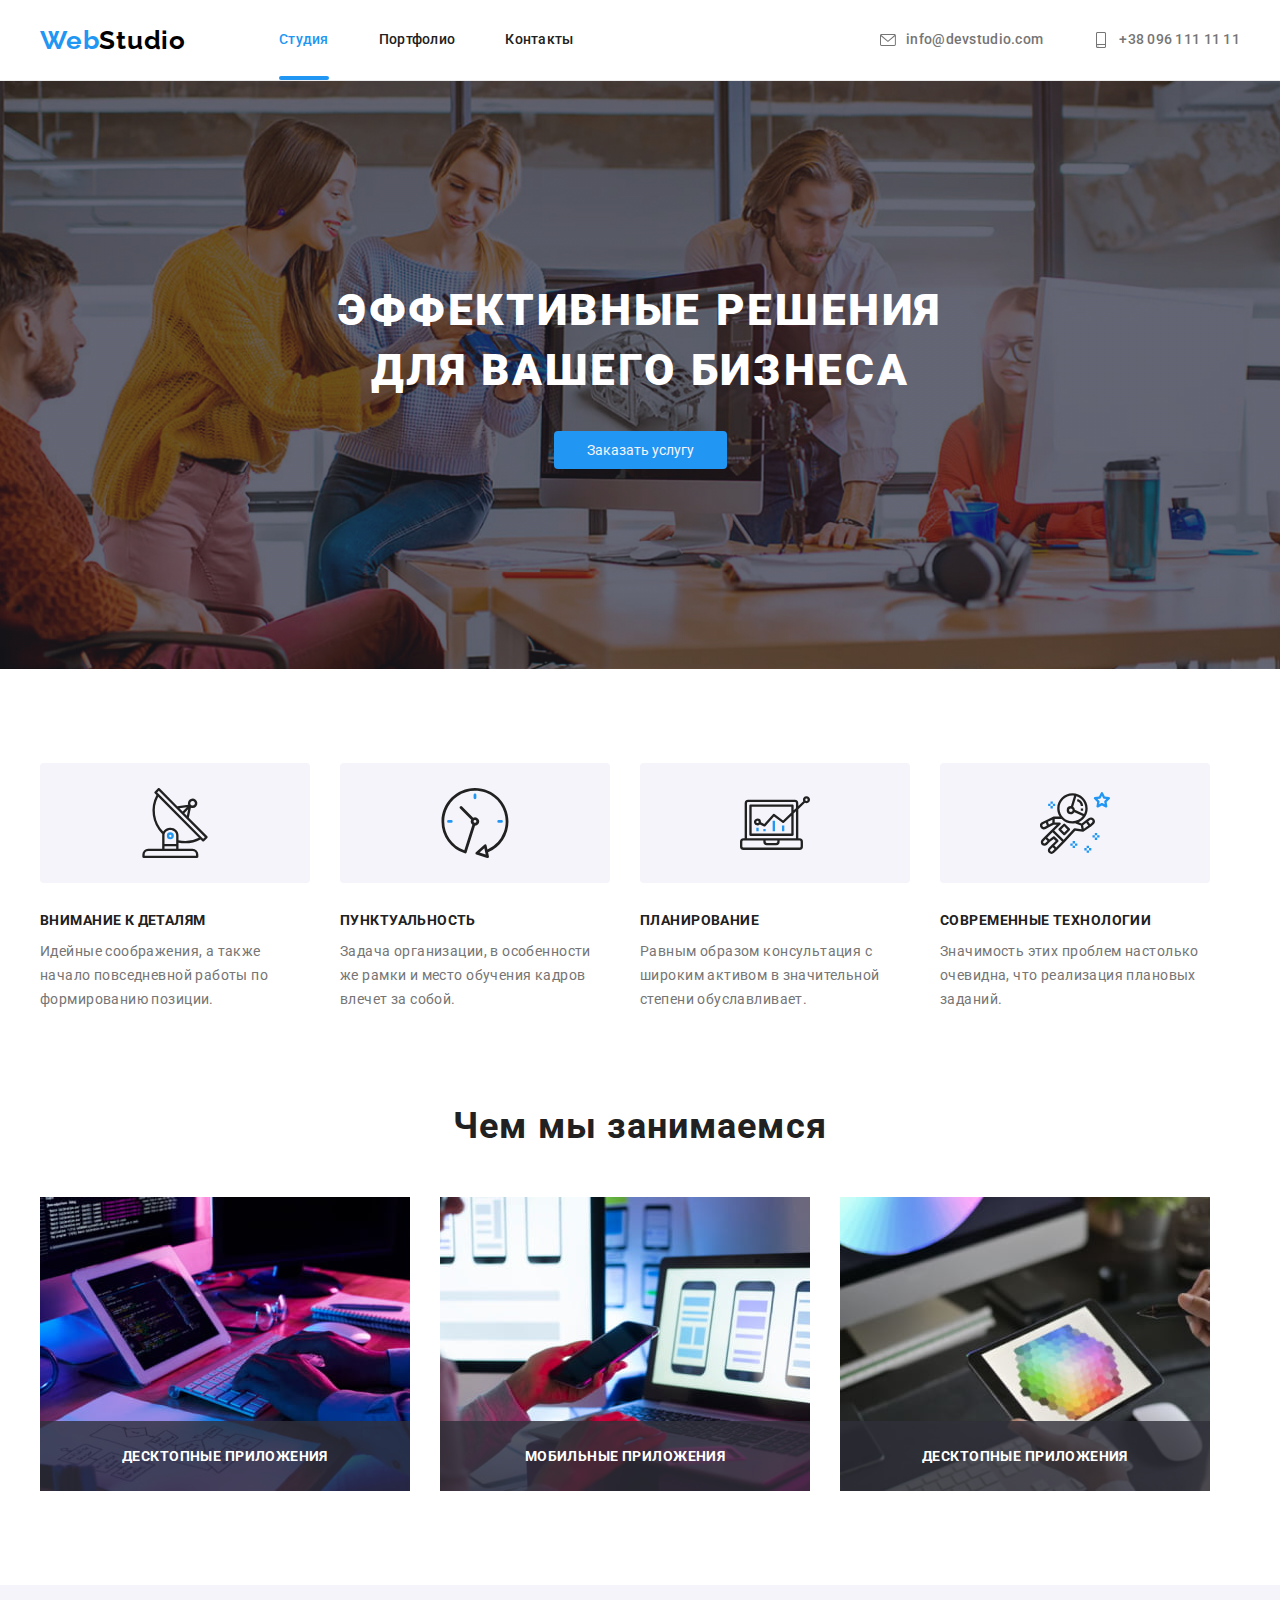
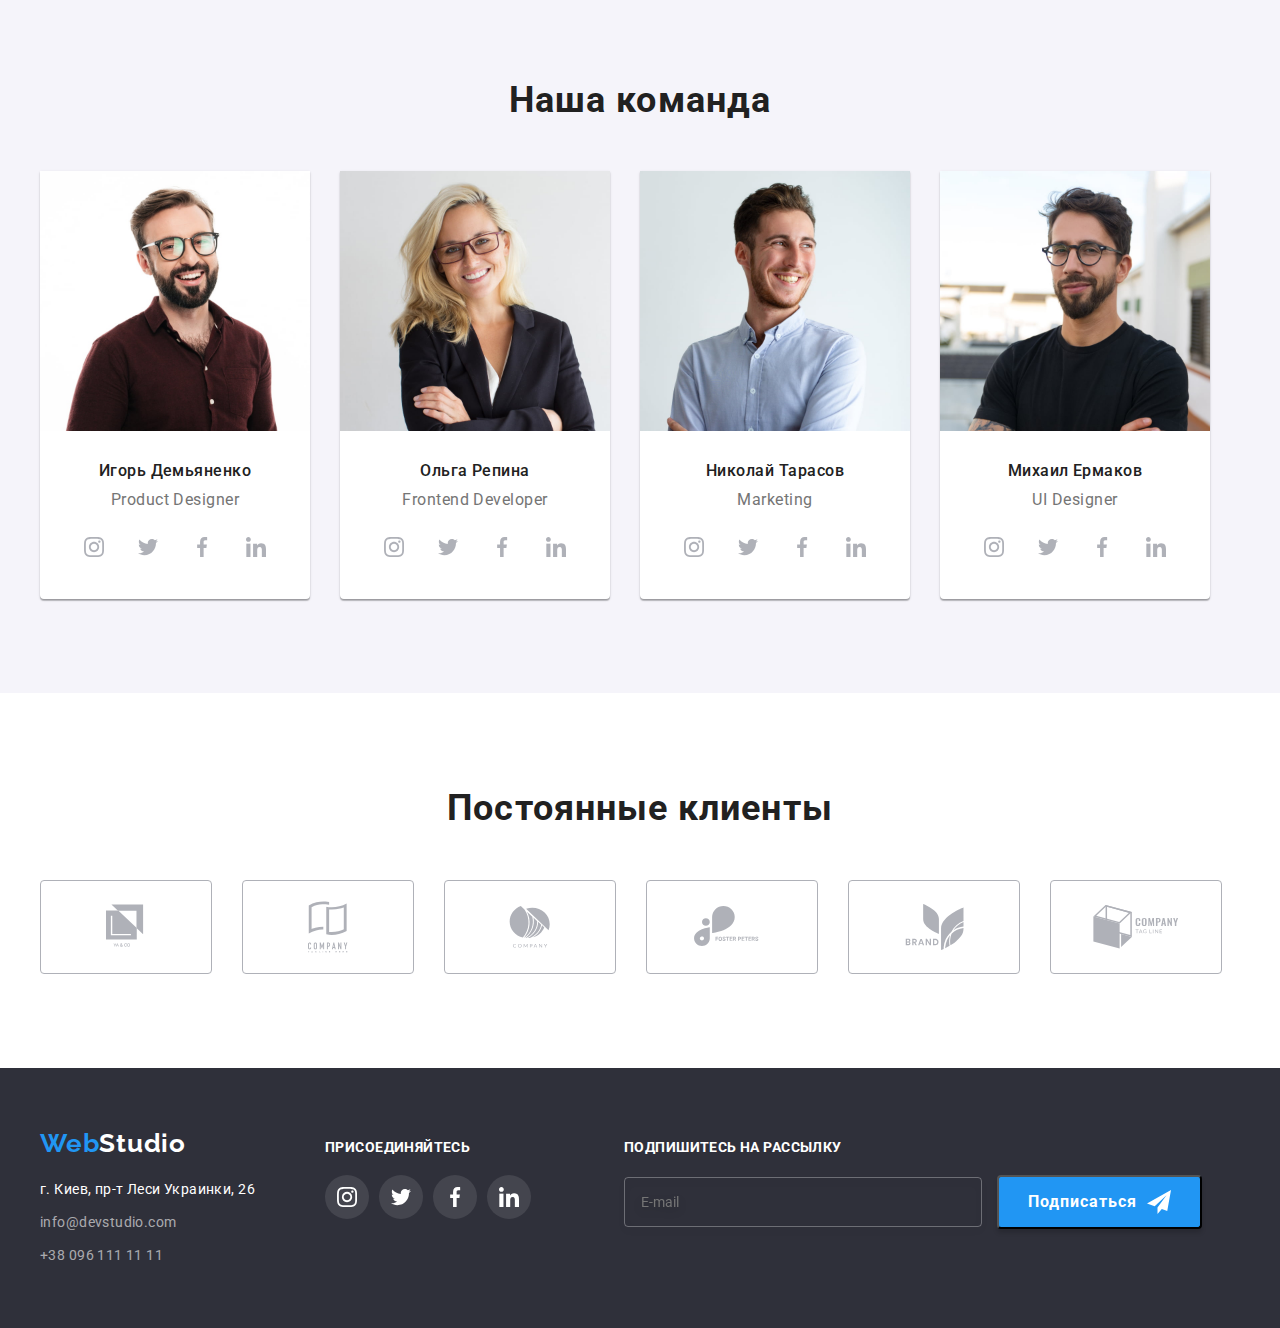
==== index.html @ 87f03a2f "Добавление 6 дз" ====
﻿<!DOCTYPE html>
<html lang="ru">
  <head>
    <meta charset="UTF-8" />
    <meta name="viewport" content="width=device-width, initial-scale=1.0" />
    <title>WebStudio</title>

    <link
      rel="stylesheet"
      href="https://cdnjs.cloudflare.com/ajax/libs/modern-normalize/1.0.0/modern-normalize.css"
      integrity="sha512-Zx6MlUMKSVJoQ+83OwhdILe8cSEsCzfqThJd7J/VA2UrK6Ctj85p+xzqfyuNXE5B1k25uUdmJ2OzItbBy9GHAQ=="
      crossorigin="anonymous"
    />
    <link rel="reconnect" href="https://fonts.gstatic.com" />
    <link
      href="https://fonts.googleapis.com/css2?family=Raleway:wght@700&family=Roboto:wght@400;500;700;900&display=swap"
      rel="stylesheet"
    />
    <link
    rel="stylesheet"
    href="https://cdnjs.cloudflare.com/ajax/libs/animate.css/4.1.1/animate.min.css"
    />
    <link rel="stylesheet" href="./css/main.css" />
    <link rel="stylesheet" href="./css/modal.css">
  </head>
  <body>
    <!-- header -->
    <header class="header">
      <div class="container">
          <nav class="nav">
            <a href="./index.html" aria-label="Логотип WebStudio" class="logo"
          ><span>Web</span>Studio</a>
            <ul class="site-nav list">
              <li class="nav-link"><a href="./index.html" class="link current">Студия</a></li>
              <li class="nav-link"><a href="./portfolio.html" class="link">Портфолио</a></li>
              <li class="nav-link"><a href="" class="link">Контакты</a></li>
            </ul>
          </nav>

          <ul class="contacts list">
            <li class="contacts-link">
              <a href="mailto:info@devstudio.com" class="contact">
                <svg class="contact-logo">
                  <use href="./images/icon.svg#envelope"></use>
                </svg>
                info@devstudio.com
                </a>
            </li>
            <li class="contacts-link">
              <a href="tel:+380961111111" class="contact">
                <svg class="contact-logo">
                  <use href="./images/icon.svg#smartphone"></use>
                </svg>
                +38 096 111 11 11
              </a>
            </li>
          </ul>
      </div>
    </header>
    <!-- /header -->

    <main>
      <!-- Hero -->
      <section class="hero">
        <div class="container">
          <h1 class="hero-title">
            Эффективные решения <br />
            для вашего бизнеса
          </h1>
          <button data-modal-open type="button" value="Заказать услугу" class="btn size">
          Заказать услугу
          </button>
        </div>
        <div data-modal class="backdrop is-hidden">
          <div class="modal">     
            <button data-modal-close="" type="button" value="закрыть окно" class="modal-button">
              <svg aria-label="закрыть окно" width="18px" height="18x" class="icon-modal">
                <use href="./images/icon.svg#close"></use>
              </svg>
            </button>
            <h2 class="model-title">Оставьте свои данные, мы вам перезвоним</h2>
            <form class="form" autocomplete="off">
              <label class="form-label">
                  <span>Имя</span> 
                  <input class="form-field-model" type="text" name="user-name">
                  <svg class="icon-label">
                      <use href="./images/icon.svg#name"></use>
                  </svg>
              </label>
              <label class="form-label">
                  <span>Телефон</span>
                  <input class="form-field-model" type="text" name="user-phone">
                  <svg class="icon-label">
                      <use href="./images/icon.svg#phone"></use>
                  </svg>
              </label>
              <label class="form-label">
                  <span>Почта</span>
                  <input class="form-field-model" type="email" name="user-mail" pattern="[A-Za-z]^[ 0-9]+$" required="">
                  <svg class="icon-label">
                      <use href="./images/icon.svg#mail"></use>
                  </svg>
              </label>
              <label class="form-label">
                  <span>Комментарий</span>
                  <textarea class="form-field-model form-text" name="user-coment" rows="7" placeholder="Введите текст" required=""></textarea>
              </label>
              <label class="form-label-check">
                  <input class="form-field-check" type="checkbox" name="user-agree" value="agree" required="">
                  <span class="icon-check"></span>
                  <span class="agree-text">
                      Соглашаюсь с рассылкой и принимаю
                      <a href="#" class="">Условия договора</a>
                  </span>
              </label>
                <button class="button-modal" type="submit" disabled="">
                    Отправить
                </button>
            </form>
          </div>
        </div>
      </section>
      <!-- /Hero -->

      <!-- Features -->
      <section class="section features">
        <div class="container">
          <h2 hidden class="section-title">Особенности</h2>
          <ul class="feature-list list">
            <li class="feature-item antenna">
              <h3 class="title">Внимание к деталям</h3>
              <p>
                Идейные соображения, а также начало повседневной работы по
                формированию позиции.
              </p>
            </li>
            <li class="feature-item clock">
              <h3 class="title">Пунктуальность</h3>
              <p>
                Задача организации, в особенности же рамки и место обучения кадров
                влечет за собой.
              </p>
            </li>
            <li class="feature-item diagram">
              <h3 class="title">Планирование</h3>
              <p>
                Равным образом консультация с широким активом в значительной
                степени обуславливает.
              </p>
            </li class="feature-item ">
            <li class="feature-item astronaut">
              <h3 class="title">Современные технологии</h3>
              <p>
                Значимость этих проблем настолько очевидна, что реализация
                плановых заданий.
              </p>
            </li>
          </ul>
        </div>
      </section>
      <!-- /Features -->

      <!-- Work -->
      <section class="section work">
        <div class="container">
          <h2 class="section-title">Чем мы занимаемся</h2>
          <ul class="work-list list">
            <li class="work-item">
              <img
                width="370"
                src="./images/programming.jpg"
                alt="Программирование"
              />
              <div class="work-item-title">Десктопные приложения</div>
            </li>
            <li class="work-item">
              <img
                width="370"
                src="./images/application.jpg"
                alt="Разработка мобильных приложений"
              />
              <div class="work-item-title">Мобильные приложения</div>
            </li>
            <li class="work-item">
              <img 
                width="370" 
                src="./images/design.jpg" 
                alt="Дизайн" 
              />
              <div class="work-item-title">Десктопные приложения</div>
            </li>
          </ul>
        </div>

      </section>
      <!-- /Work -->

      <!-- Team -->
      <section class="section team">
        <div class="container">
          <h2 class="section-title team-title">Наша команда</h2>
          <ul class="team-list list">
            <li class="team-item">
              <img
                width="270"
                src="./images/product-designer.jpg"
                alt="Игорь Демьяненко"
              />
              <div class="team-box">
                <h3 class="title title-name">Игорь Демьяненко</h3>
                <p class="text">Product Designer</p>
              
              
              <ul class="list team-social">
                <li>
                  <a class="social" href="#" aria-label="Ссылка на Instagram">
                    <svg class="social-link">
                      <use href="./images/icon.svg#instagram"></use>
                    </svg>
                  </a>
                </li>
                <li>
                  <a class="social" href="#" aria-label="Ссылка на Twitter">
                    <svg class="social-link">
                      <use href="./images/icon.svg#twitter"></use>
                    </svg>
                  </a>
                </li>
                <li>
                  <a class="social" href="#" aria-label="Ссылка на Facebook">
                    <svg class="social-link">
                      <use href="./images/icon.svg#facebook"></use>
                    </svg>
                  </a>
                </li>
                <li>
                  <a class="social" href="#" aria-label="Ссылка на LinkedIn">
                    <svg class="social-link">
                      <use href="./images/icon.svg#linkedin"></use>
                    </svg>
                  </a>
                </li>
              </ul>
              </div>
            </li>
            <li class="team-item">
              <img
                width="270"
                src="./images/fontend-developer.jpg"
                alt="Ольга Репина"
              />
              <div class="team-box">
                <h3 class="title title-name">Ольга Репина</h3>
                <p class="text">Frontend Developer</p>
                              
                <ul class="list team-social">
                  <li>
                    <a class="social" href="#" aria-label="Ссылка на Instagram">
                      <svg class="social-link">
                        <use href="./images/icon.svg#instagram"></use>
                      </svg>
                    </a>
                  </li>
                  <li>
                    <a class="social" href="#" aria-label="Ссылка на Twitter">
                      <svg class="social-link">
                        <use href="./images/icon.svg#twitter"></use>
                      </svg>
                    </a>
                  </li>
                  <li>
                    <a class="social" href="#" aria-label="Ссылка на Facebook">
                      <svg class="social-link">
                        <use href="./images/icon.svg#facebook"></use>
                      </svg>
                    </a>
                  </li>
                  <li>
                    <a class="social" href="#" aria-label="Ссылка на LinkedIn">
                      <svg class="social-link">
                        <use href="./images/icon.svg#linkedin"></use>
                      </svg>
                    </a>
                  </li>
                </ul>
              </div>

            </li>
            <li class="team-item">
              <img
                width="270"
                src="./images/marketing.jpg"
                alt="Николай Тарасов"
              />
              <div class="team-box">
                <h3 class="title title-name">Николай Тарасов</h3>
                <p class="text">Marketing</p>
                              
                <ul class="list team-social">
                  <li>
                    <a class="social" href="#" aria-label="Ссылка на Instagram">
                      <svg class="social-link">
                        <use href="./images/icon.svg#instagram"></use>
                      </svg>
                    </a>
                  </li>
                  <li>
                    <a class="social" href="#" aria-label="Ссылка на Twitter">
                      <svg class="social-link">
                        <use href="./images/icon.svg#twitter"></use>
                      </svg>
                    </a>
                  </li>
                  <li>
                    <a class="social" href="#" aria-label="Ссылка на Facebook">
                      <svg class="social-link">
                        <use href="./images/icon.svg#facebook"></use>
                      </svg>
                    </a>
                  </li>
                  <li>
                    <a class="social" href="#" aria-label="Ссылка на LinkedIn">
                      <svg class="social-link">
                        <use href="./images/icon.svg#linkedin"></use>
                      </svg>
                    </a>
                  </li>
                </ul>
              </div>
            </li>
            <li class="team-item">
              <img
                width="270"
                src="./images/ui-designer.jpg"
                alt="Михаил Ермаков"
              />
              <div class="team-box">
                <h3 class="title title-name">Михаил Ермаков</h3>
                <p class="text">UI Designer</p>
                              
                <ul class="list team-social">
                  <li>
                    <a class="social" href="#" aria-label="Ссылка на Instagram">
                      <svg class="social-link">
                        <use href="./images/icon.svg#instagram"></use>
                      </svg>
                    </a>
                  </li>
                  <li>
                    <a class="social" href="#" aria-label="Ссылка на Twitter">
                      <svg class="social-link">
                        <use href="./images/icon.svg#twitter"></use>
                      </svg>
                    </a>
                  </li>
                  <li>
                    <a class="social" href="#" aria-label="Ссылка на Facebook">
                      <svg class="social-link">
                        <use href="./images/icon.svg#facebook"></use>
                      </svg>
                    </a>
                  </li>
                  <li>
                    <a class="social" href="#" aria-label="Ссылка на LinkedIn">
                      <svg class="social-link">
                        <use href="./images/icon.svg#linkedin"></use>
                      </svg>
                    </a>
                  </li>
                </ul>
              </div>
            </li>
          </ul>
        </div>
      </section>
      <!-- /Team -->

      <!-- Clients -->
      <section class="section">
        <div class="container">
          <h2 class="section-title">Постоянные клиенты</h2>
          <ul class="list clients">
            <li><a class="client-link" href="#" aria-label="Ссылка на Instagram">
                  <svg class="client-logo" width="41px" height="46,7px" >
                    <use href="./images/icon.svg#logo1"></use>
                  </svg>
                </a>
            </li>
            <li><a class="client-link" href="#" aria-label="Ссылка на Instagram">
                  <svg class="client-logo" width="40px" height="52px">
                    <use href="./images/icon.svg#logo2"></use>
                  </svg>
                </a>
            </li>
            <li><a class="client-link" href="#" aria-label="Ссылка на Instagram">
                  <svg class="client-logo" width="44px" height="42px">
                    <use href="./images/icon.svg#logo3"></use>
                  </svg>
                </a>
            </li>
            <li><a class="client-link" href="#" aria-label="Ссылка на Instagram">
                  <svg class="client-logo" width="85px" height="41px">
                    <use href="./images/icon.svg#logo4"></use>
                  </svg>
                </a>
            </li>
            <li><a class="client-link" href="#" aria-label="Ссылка на Instagram">
                  <svg class="client-logo" width="63px" height="46px">
                    <use href="./images/icon.svg#logo5"></use>
                  </svg>
                </a>
            </li>
            <li><a class="client-link" href="#" aria-label="Ссылка на Instagram">
                  <svg class="client-logo" width="94px" height="44px">
                    <use href="./images/icon.svg#logo6"></use>
                  </svg>
                </a>
            </li>
          </ul>
        </div>

      </section>
      <!-- /Clients -->

    </main>

    <!-- Footer -->
    <footer class="footer">
      <div class="container">
        <div class="footer-contact">
          <a href="./index.html" class="logo light-text logo-footer"><span>Web</span>Studio</a>
          <address class="address-list">
            г. Киев, пр-т Леси Украинки, 26 
            <ul class="list contact-footer">
              <li class="contact-footer-item">
                <a href="mailto:info@devstudio.com" class="opacity-grey"
                  >info@devstudio.com
                </a>
              </li>
              <li class="contact-footer-item">
                <a href="tel:+380961111111" class="opacity-grey"
                  >+38 096 111 11 11
                </a>
              </li>
            </ul>
          </address>
        </div>
        <div class="footer-social">
          <h3 class="join-title">присоединяйтесь</h3>
          <ul class="list join">
            <li>
              <a class="join-link" href="#" aria-label="Ссылка на Instagram">
                <svg class="join-logo">
                  <use href="./images/icon.svg#instagram"></use>
                </svg>
              </a>
            </li>
            <li>
              <a class="join-link" href="#" aria-label="Ссылка на Twitter">
                <svg class="join-logo">
                  <use href="./images/icon.svg#twitter"></use>
                </svg>
              </a>
            </li>
            <li>
              <a class="join-link" href="#" aria-label="Ссылка на Facebook">
                <svg class="join-logo">
                  <use href="./images/icon.svg#facebook"></use>
                </svg>
              </a>
            </li>
            <li>
              <a class="join-link" href="#" aria-label="Ссылка на LinkedIn">
                <svg class="join-logo">
                  <use href="./images/icon.svg#linkedin"></use>
                </svg>
              </a>
            </li>
          </ul>
        </div>
        <div class="e-mail-input">
          <h3 class="e-mail-input-title">Подпишитесь на рассылку</h3>
          <form class="">
            <label for="mail"></label>
            <input
              class="area-email"
              type="email"
              name="mail"
              id="mail"
              placeholder="E-mail"
            />

            <button class="send-btn" type="submit">
              <span class="btn-text">Подписаться</span>
            </button>
          </form>
        </div>
      </div>
    </footer>
    <!-- /Footer -->
    <script src="./js/modal.js"></script>
  </body>
</html>
---- css/main.css ----
/*
Цвет основного текста #212121, 100 %
Вторичный стиль текста #757575
Текст в футере rgba(255, 255, 255, 0.6)
Белый #ffffff
Черный #000000
Акцент в макете #2196F3 

Цвет фона вторичный #F5F4FA
Цвет фона третий #2F303A */
:root {
  --primary-text-color: #757575;
  --bg-features-color: #f5f4fa;
  --bg-hero-color: rgba(47, 48, 58, 0.4);
  --fill-social-link: #afb1b8;
  --title-text-color: #212121;
  --accent-color: #2196f3;
  --white-color: #ffffff;
  --black-color: #000000;
  --secondary-background-color: #f5f4fa;
  --third-background-color: #2f303a;
  --main-font-size: 14px;
  --second-main-font-size: 16px;
  --section-title-font: 36px;
  --footer-small-text: rgba(255, 255, 255, 0.6);
  --additional-font: 'Raleway', sans-serif;
  --timing-function: cubic-bezier(0.4, 0, 0.2, 1);
}

* {
  margin: 0;
  padding: 0;
}

body {
  color: var(--primary-text-color);
  background-color: var(--white-color);
  font-family: 'Roboto', 'Verdana', 'Tahoma', sans-serif;
  font-size: var(--main-font-size);
}

a {
  display: inline-block;
  text-decoration: none;
}
address {
  font-style: normal;
  color: var(--white-color);
}
img {
  display: block;
}
.container {
  width: 1200px;
  margin: 0 auto;
  padding: 0 15px;
}
.list {
  list-style: none;
}

/*header
================== */
.header {
  border-bottom: 1px solid #ececec;
}
.header .container {
  display: flex;
  align-items: center;
}
.nav {
  align-items: center;
  display: flex;
}
.logo {
  font-family: var(--additional-font);
  color: var(--black-color);
  font-size: 26px;
  line-height: 1.19; /*31px*/
  letter-spacing: 0.03em;
  font-weight: bold;
}

.logo > span {
  color: var(--accent-color);
}

.site-nav {
  display: flex;
  margin-left: 93px;
}
.nav-link a {
  padding: 32px 0;
}

.site-nav .nav-link + .nav-link {
  margin-left: 50px;
}

.site-nav .link,
.contacts .contact {
  line-height: 1.14; /*16px*/
  letter-spacing: 0.02em;
  font-weight: 500;
  transition-duration: 250ms;
  transition-timing-function: var(--timing-function);
  transition-property: fill, color;
}

.site-nav .link {
  color: var(--title-text-color);
}

.contacts {
  display: flex;
  margin-left: auto;
  align-items: center;
}

.contacts-link + .contacts-link {
  margin-left: 50px;
}

.contacts .contact {
  color: var(--primary-text-color);
}
.contact {
  display: flex;
  align-items: center;
}
.contact-logo {
  width: 16px;
  height: 16px;
  margin-right: 10px;
  fill: var(--primary-text-color);
}
.contact:hover .contact-logo,
.contact:focus .contact-logo {
  fill: var(--accent-color);
}

.site-nav .link:hover,
.contacts .contact:hover,
.site-nav .link:focus,
.contacts .contact:focus {
  color: var(--accent-color);
}
.site-nav .link.current {
  color: var(--accent-color);
}
.current {
  position: relative;
}
.current::after {
  content: '';
  display: block;
  position: absolute;
  width: 100%;
  height: 4px;
  border-radius: 2px;
  background-color: var(--accent-color);
  bottom: 0;
  left: 0;
}

/* Footer
================== */
.footer .container {
  padding: 60px 0;
  display: flex;
  align-items: baseline;
}
.logo-footer {
  display: inline-block;
  margin-bottom: 20px;
}
.address-list {
  line-height: 1.71; /*24px*/
  letter-spacing: 0.03em;
}

.light-text {
  color: var(--white-color);
}

.list .opacity-grey {
  color: var(--footer-small-text);
  transition-property: color;
  transition-duration: 250ms;
  transition-timing-function: var(--timing-function);
}
.contact-footer {
  margin-top: 9px;
}
.contact-footer-item + .contact-footer-item {
  margin-top: 9px;
}
.opacity-grey:hover,
.opacity-grey:focus {
  color: var(--accent-color);
}
.footer-contact {
  margin-right: 70px;
}
.footer-social .join-title {
  margin-bottom: 20px;

  font-weight: bold;
  font-size: 14px;
  line-height: 16px;
  letter-spacing: 0.03em;
  text-transform: uppercase;
  color: var(--white-color);
}
.join {
  display: flex;
  width: 206px;
  margin: 0 auto;
  justify-content: space-between;
  margin-right: 93px;
}
.join-link {
  display: flex;
  justify-content: center;
  align-items: center;
  width: 44px;
  height: 44px;
  border-radius: 50%;

  transition-duration: 250ms;
  transition-timing-function: var(--duraction);
  transition-property: background-color;

  background-color: rgba(255, 255, 255, 0.1);
}
.join-link:hover,
.join-link:focus {
  background-color: var(--accent-color);
}
.join-logo {
  width: 20px;
  height: 20px;
  fill: var(--white-color);
}

.e-mail-input-title {
  margin-bottom: 20px;

  font-weight: bold;
  font-size: 14px;
  line-height: 16px;
  letter-spacing: 0.03em;
  text-transform: uppercase;

  color: var(--white-color);
}
.area-email {
  width: 358px;
  height: 50px;
  padding-left: 16px;
  margin-right: 12px;
  border: 1px solid rgba(255, 255, 255, 0.3);
  box-sizing: border-box;
  filter: drop-shadow(0px 4px 4px rgba(0, 0, 0, 0.15));
  border-radius: 4px;

  background-color: inherit;
}
.area-email:hover,
.area-email:focus {
  border: 1px solid var(--accent-color);
}
.send-btn {
  padding: 10px 29px;
  background-color: var(--accent-color);
  box-shadow: 0px 4px 4px rgba(0, 0, 0, 0.15);
  border-radius: 4px;
  cursor: pointer;
}
.btn-text {
  display: flex;
  align-items: center;
  text-align: center;

  letter-spacing: 0.06em;
  font-weight: bold;
  font-size: 16px;
  line-height: 30px;
  color: var(--white-color);
}
.btn-text::after {
  content: '';
  width: 24px;
  height: 24px;
  margin-left: 10px;
  background: url(../images/icon-send.svg);
}

/*Hero
================== */

.hero {
  padding: 200px 0;
  margin: 0 auto;
  text-align: center;
  max-width: 1600px;

  background-image: linear-gradient(
      to right,
      var(--bg-hero-color),
      var(--bg-hero-color)
    ),
    url(../images/hero.jpg);
  background-position: center;
  background-repeat: no-repeat;
  background-size: cover;
}
.hero,
.footer {
  background-color: var(--third-background-color);
}
.hero-title {
  color: var(--white-color);
  font-size: 44px;
  line-height: 1.36; /*60px*/
  text-align: center;
  letter-spacing: 0.06em;
  text-transform: uppercase;
  font-weight: 900;
  margin-bottom: 30px;
}
/*Button*/
/*.button.primary, .button.secondary*/
.btn {
  display: inline-block;
  color: var(--title-text-color, #212121);
  cursor: pointer;
}

.btn.size {
  padding: 10px 32px;

  background: #2196f3;
  border: 1px solid transparent;
  border-radius: 4px;
  color: var(--secondary-background-color);
  transition: 0.2s;
}

.btn.size:hover,
.btn.size:focus {
  background: #123755;
  outline: none;
}
.btn-gallery {
  padding: 6px 22px;
  background: #f5f4fa;
  border-radius: 4px;
  border: 1px solid transparent;

  font-weight: 500;
  font-size: 16px;
  line-height: 26px;
  text-align: center;
  letter-spacing: 0.03em;

  transition-duration: 250ms;
  transition-timing-function: var(--duraction);
  transition-property: background-color, box-shadow, color;
}
.filter-item + .filter-item {
  margin-left: 8px;
}

.btn-gallery:hover,
.btn-gallery:focus {
  color: var(--white-color);
  background-color: var(--accent-color);
  box-shadow: 0px 3px 1px rgba(0, 0, 0, 0.1), 0px 1px 2px rgba(0, 0, 0, 0.08),
    0px 2px 2px rgba(0, 0, 0, 0.12);
}

/*Section*/
.section {
  padding: 94px 0;
}
.section-title {
  color: var(--title-text-color, #212121);
  font-weight: bold;
  font-size: var(--section-title-font);
  line-height: 1.17; /*42px*/
  text-align: center;
  letter-spacing: 0.03em;
}

/*Features
================== */

.feature-list {
  display: flex;
  flex-wrap: wrap;
}
.feature-item {
  width: 270px;
}
.feature-item:not(:last-child) {
  margin-right: 30px;
}
.feature-item::before {
  display: block;
  content: '';
  height: 120px;
  background-color: var(--bg-features-color);
  background-size: 70px 70px;
  background-repeat: no-repeat;
  background-position: center;
  border-radius: 4px;
}
.antenna::before {
  background-image: url(../images/features/antenna.svg);
}
.clock::before {
  background-image: url(../images/features/clock.svg);
}
.diagram::before {
  background-image: url(../images/features/diagram.svg);
}
.astronaut::before {
  background-image: url(../images/features/astronaut.svg);
}

.feature-item p {
  line-height: 24px;
  letter-spacing: 0.03em;
}
.feature-list .title {
  margin-top: 30px;
  margin-bottom: 10px;
  font-size: 14px;
  font-weight: bold;
  line-height: 1.14; /*16px*/
  text-transform: uppercase;
}

/* Work
================== */
.work {
  padding: 0 0 94px;
}
.section-title {
  margin-bottom: 50px;
}
.work-list {
  display: flex;
  flex-wrap: wrap;
}
.work-item:not(:last-child) {
  margin-right: 30px;
}
.work-item {
  position: relative;
}

.work-item-title {
  position: absolute;
  justify-content: center;
  align-items: center;
  bottom: 0;
  left: 0;
  width: 100%;
  height: 70px;
  display: flex;

  background-color: rgba(47, 48, 58, 0.8);
  font-weight: bold;
  font-size: 14px;
  line-height: 16px;
  text-align: center;
  letter-spacing: 0.03em;
  text-transform: uppercase;

  color: var(--white-color);
  transition-duration: var(--duraction);
  transition-property: background-color;
}

/*Team
================== */

.section.team {
  background-color: var(--secondary-background-color);
}
.team-box {
  padding: 30px 20px;
}
.team-list .title {
  font-weight: 500;
  line-height: 1.19; /*19px*/
  text-align: center;
}
.team-title {
  margin-bottom: 50px;
}
.team-list {
  display: flex;
  flex-wrap: wrap;
}
.team-item {
  width: 270px;
  background-color: var(--white-color);

  box-shadow: 0px 1px 3px rgba(0, 0, 0, 0.12), 0px 1px 1px rgba(0, 0, 0, 0.14),
    0px 2px 1px rgba(0, 0, 0, 0.2);
  border-radius: 0px 0px 4px 4px;
}
.team-item:not(:last-child) {
  margin-right: 30px;
}
.title-name {
  margin-bottom: 10px;
}

.team-social {
  display: flex;
  margin: 0 auto;
  margin-top: 16px;
  width: 206px;
  justify-content: space-between;
}
.social-link {
  width: 20px;
  height: 20px;
  fill: var(--fill-social-link);
}
.social {
  display: flex;
  height: 44px;
  width: 44px;
  justify-content: center;
  align-items: center;
  cursor: pointer;
  background-color: rgba(255, 255, 255, 0.1);
  border-radius: 50%;
  transition-duration: 250ms;
  transition-timing-function: var(--timing-function);
  transition-property: fill, background-color;
}

.social:hover,
.social:focus {
  width: 44px;
  height: 44px;
  background-color: var(--accent-color);
  border-radius: 50%;
}
.social:hover .social-link,
.social:focus .social-link {
  fill: var(--white-color);
}

/*Clients
================== */
.clients {
  display: flex;
}
.clients li + li {
  margin-left: 30px;
}
.client-link {
  display: flex;
  width: 170px;
  height: 92px;
  cursor: pointer;
  border: 1px solid #afb1b8;
  border-radius: 4px;
  justify-content: center;
  align-items: center;
  transition-duration: 250ms;
  transition-timing-function: var(--timing-function);
  transition-property: fill, border;
}
.client-logo {
  fill: var(--fill-social-link);
}
.client-link:hover,
.client-link:focus {
  border: 1px solid var(--accent-color);
}
.client-link:hover .client-logo,
.client-link:focus .client-logo {
  fill: var(--accent-color);
}

/* portfolio.html */

/*Gallery
================== */

.filter-list {
  margin-bottom: 50px;
  display: flex;
  justify-content: center;
}

.gallery-list {
  display: flex;
  flex-wrap: wrap;
}
.gallery-list .item {
  width: 370px;
}
.gallery-list .item > img {
  max-width: 100%;
}
.box-gallery {
  padding: 20px 24px;

  border-left: 1px solid #eeeeee;
  border-right: 1px solid #eeeeee;
  border-bottom: 1px solid #eeeeee;
}
.gallery-list .item {
  max-width: 370px;
  margin-right: 30px;
  margin-bottom: 30px;
}
.product_thump {
  overflow: hidden;
  position: relative;
}
.overlay {
  display: inline-block;
  position: absolute;
  top: 0;
  left: 0;
  width: 100%;
  height: 294px;
  background-color: rgba(33, 150, 243, 0.9);
  transform: translateY(100%);
  transition: transform 250ms var(--timing-function);
  justify-content: center;
  text-align: center;

  font-weight: 400;
  font-size: 18px;
  line-height: 28px;
  letter-spacing: 0.03em;
  color: #ffffff;
  padding: 63px 24px;
}
.gallery-list .item:hover .overlay {
  transform: translateY(0);
}

.gallery-list .item:hover {
  box-shadow: 0px 1px 1px rgba(0, 0, 0, 0.12), 0px 4px 4px rgba(0, 0, 0, 0.06),
    1px 4px 6px rgba(0, 0, 0, 0.16);
}

.gallery-list .item:nth-last-child(3n + 1) {
  margin-right: 0;
}
.gallery-list .item:nth-last-child(-n + 3) {
  margin-bottom: 0;
}

.gallery-list .title {
  margin-bottom: 4px;

  color: var(--title-text-color);
  font-weight: bold;
  font-size: 18px;
  line-height: 2; /*36px*/
  letter-spacing: 0.06em;
}
/*Titles*/
.feature-list .title,
.team-list .title {
  color: var(--title-text-color, #212121);
  letter-spacing: 0.03em;
}

/*Paragraphs*/
.feature-list .text,
.team-list .text,
.gallery-list .text {
  letter-spacing: 0.03em;
}
.feature-list .text {
  line-height: 1.71; /*24px*/
}

.team-list .text {
  font-size: var(--second-main-font-size);
  line-height: 1.19; /*19px*/
  text-align: center;
}
.gallery-list .text {
  font-size: var(--second-main-font-size);
  line-height: 1.87; /*30px*/
}
---- css/modal.css ----
button,
input,
optgroup,
select,
textarea {
  font-family: inherit;
  font-size: 100%;
  line-height: 1.15;
  margin: 0;
}

/* Модальное окно */
.backdrop {
  position: fixed;
  top: 0;
  left: 0;
  width: 100%;
  height: 100%;
  background-color: rgba(0, 0, 0, 0.2);
  z-index: 99;
  opacity: 1;
  transition: opacity 250ms cubic-bezier(0.4, 0, 0.2, 1);
  transition-property: opacity, visibility;
  visibility: visible;
}
.backdrop.is-hidden {
  opacity: 0;
  pointer-events: none;
  visibility: visible;
}
.backdrop.is-hidden .modal {
  transform: translate(-50%, -50%) scale(1);
  transition: transform 250ms cubic-bezier(0.4, 0, 0.2, 1);
}
.modal {
  position: absolute;
  top: 50%;
  left: 50%;
  transform: translate(-50%, -50%);
  width: 528px;
  height: 581px;
  background-color: #ffffff;
  box-shadow: 0px 1px 3px rgba(0, 0, 0, 0.12), 0px 1px 1px rgba(0, 0, 0, 0.14),
    0px 2px 1px rgba(0, 0, 0, 0.2);
  border-radius: 4px;
  padding: 40px;
  transform: translate(-50%, -50%) scale(0.9);
  transition: transform 250ms cubic-bezier(0.4, 0, 0.2, 1),
    opacity 250ms cubic-bezier(0.4, 0, 0.2, 1);
}
.modal-button {
  position: absolute;
  padding: 0;
  width: 30px;
  height: 30px;
  top: 8px;
  right: 8px;
  background: #ffffff;
  border: 1px solid rgba(0, 0, 0, 0.1);
  border-radius: 50%;
  cursor: pointer;
  transition: outline 250ms cubic-bezier(0.4, 0, 0.2, 1),
    fill 250ms cubic-bezier(0.4, 0, 0.2, 1);
}
.icon-modal {
  display: flex;
  justify-content: center;
  align-items: center;
  width: 18px;
  height: 18px;
  fill: black;
  margin: auto;
}
.modal-button:active,
.modal-button:active {
  outline: none;
}

.modal-button:hover .icon-modal,
.modal-button:focus .icon-modal {
  fill: #188ce8;
}
.model-title {
  font-weight: bold;
  font-size: 20px;
  line-height: 1.15;
  text-align: center;
  color: #212121;
  margin-top: 0;
  margin-bottom: 12px;
}
.form {
  display: flex;
  flex-direction: column;
}

.form-label {
  position: relative;
  display: flex;
  flex-direction: column;
  font-size: 12px;
  line-height: 1.16;
  letter-spacing: 0.01em;
}
.form-label span {
  margin-right: auto;
}
.form-field-model {
  margin-top: 4px;
  padding-top: 11px;
  padding-bottom: 11px;
  padding-left: 30px;
  font-size: 16px;
  border: 1px solid rgba(33, 33, 33, 0.2);
  border-radius: 4px;
  transition: fill 250ms cubic-bezier(0.4, 0, 0.2, 1),
    outline 250ms cubic-bezier(0.4, 0, 0.2, 1),
    border-color 250ms cubic-bezier(0.4, 0, 0.2, 1);
}
.form-label:not(:first-child) {
  margin-top: 10px;
  transition: outline 250ms cubic-bezier(0.4, 0, 0.2, 1),
    border-color 250ms cubic-bezier(0.4, 0, 0.2, 1);
}
.icon-label {
  position: absolute;
  left: 12px;
  top: 50%;
  width: 18px;
  height: 18px;
  fill: black;
}
.form-text {
  font-size: 12px;
  padding: 12px 16px;
  resize: none;
}

.form-field-model:hover + .icon-label,
.form-field-model:focus + .icon-label {
  fill: #188ce8;
  cursor: pointer;
}
.form-label:hover .form-field-model,
.form-label:focus .form-field-model {
  outline: #188ce8;
  border-color: #188ce8;
  cursor: pointer;
}

.form-field-model:focus {
  outline: #188ce8;
  border-color: #188ce8;
}

/* пользовательское согашение */
.form-label-check {
  display: inline-block;
  margin-left: auto;
  margin-right: auto;
  margin-top: 20px;
  font-size: 14px;
  cursor: pointer;
}
.form-label-check {
  position: relative;
}
.form-field-check {
  -webkit-appearance: none;
  -moz-appearance: none;
  appearance: none;
  padding-left: 24px;
}
.icon-check {
  position: absolute;
  top: 0;
  left: 0;
  width: 16px;
  height: 15px;
  border: 2px solid #212121;
  border-radius: 2px;
  cursor: pointer;
  transition: background-color 250ms cubic-bezier(0.4, 0, 0.2, 1),
    background-image 250ms cubic-bezier(0.4, 0, 0.2, 1);
}
.form-field-check:checked + .icon-check,
.form-field-check:checked + .icon-check {
  background-color: #2196f3;
  background-image: url(../images/Vector.svg);
  background-repeat: no-repeat;
  background-origin: border-box;
  background-size: contain;
  border: none;
}
/* кнопка модалки */
.button-modal {
  margin-top: 30px;
  margin-left: auto;
  margin-right: auto;
  padding: 10px 56px;
  background: #2196f3;
  box-shadow: 0px 4px 4px rgba(0, 0, 0, 0.15);
  border-radius: 4px;
  font-weight: bold;
  font-size: 16px;
  line-height: 1.87;
  letter-spacing: 0.06em;
  color: #ffffff;
  cursor: pointer;
  transition: background 250ms cubic-bezier(0.4, 0, 0.2, 1);
}
.button-modal:hover,
.button-modal:focus {
  background: #188ce8;
}
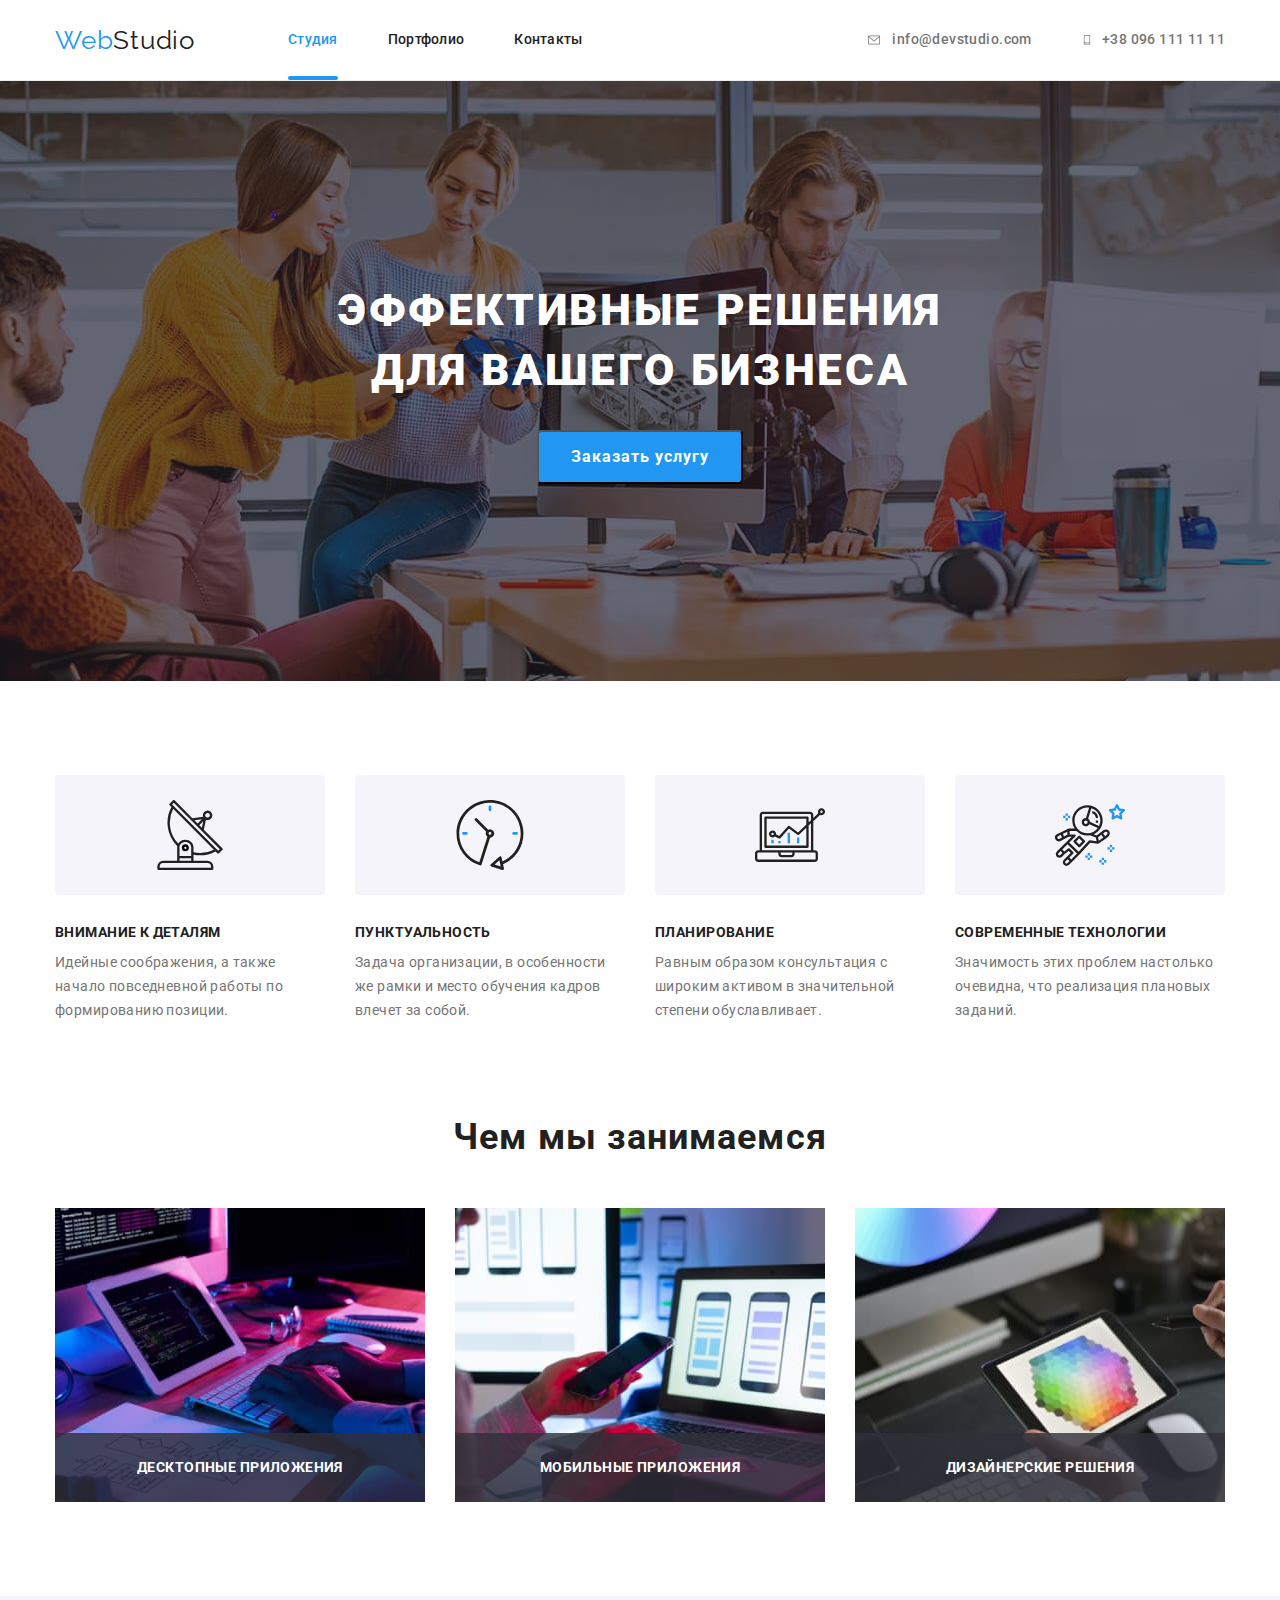
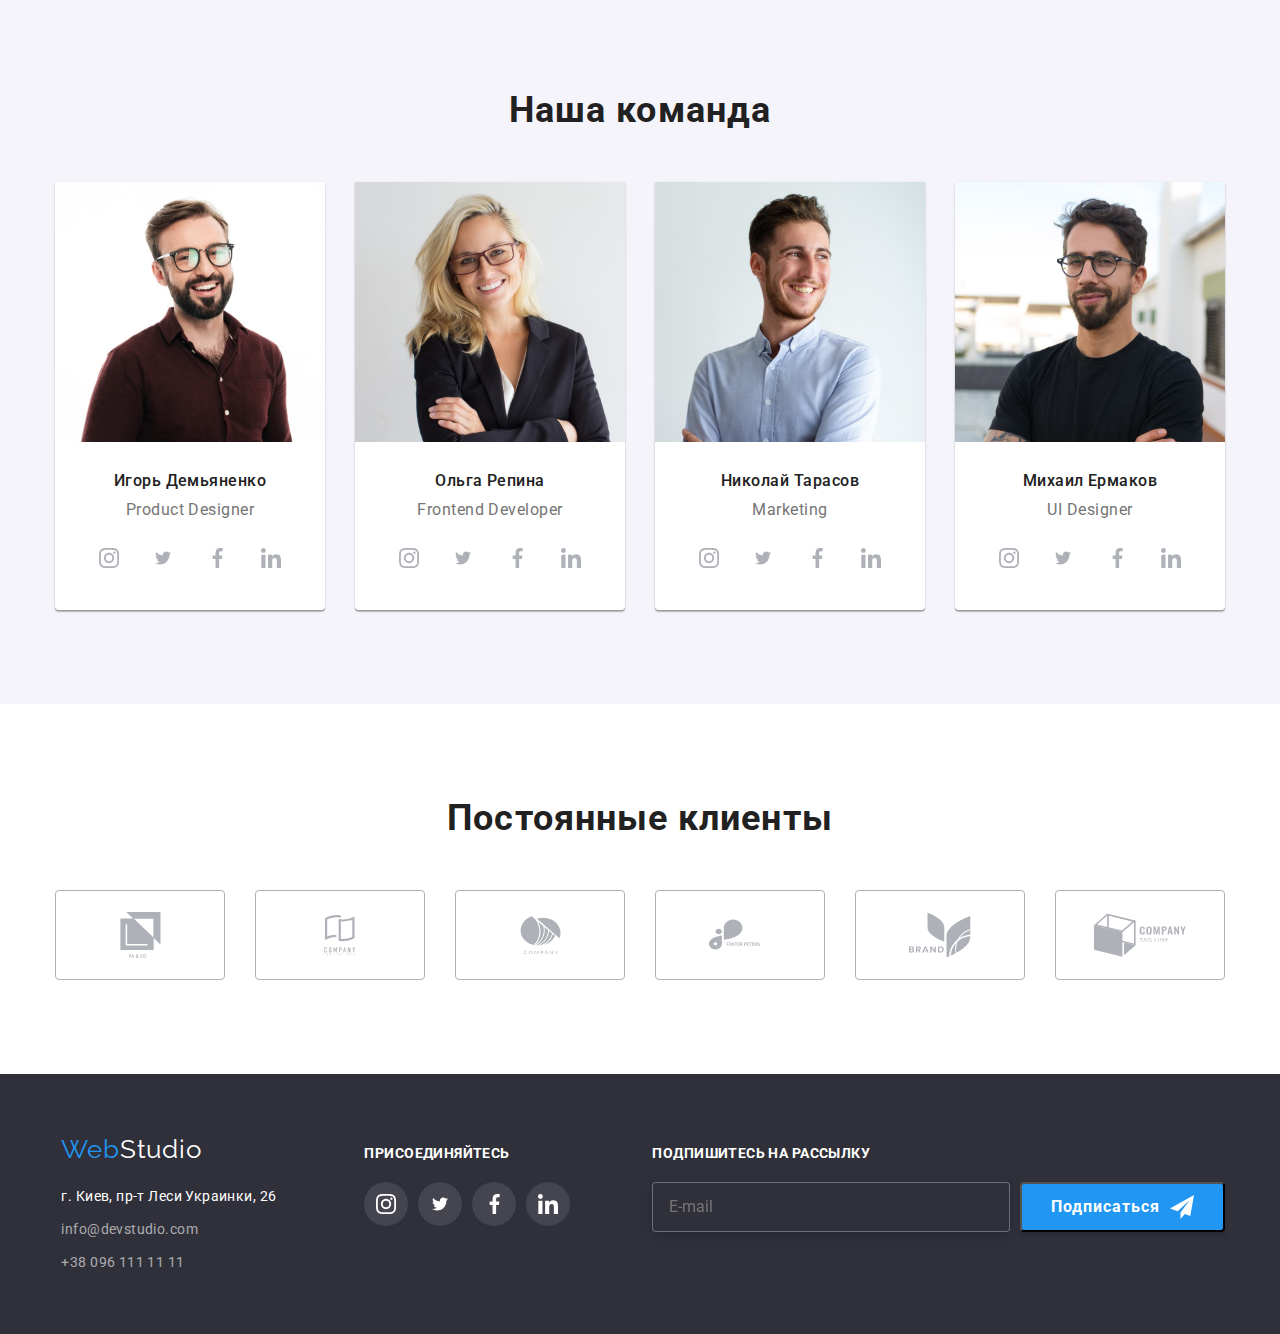
==== commit 032bb87e: "sass+bem" ====
--- a/index.html
+++ b/index.html
@@ -1,156 +1,140 @@
-﻿<!DOCTYPE html>
+<!DOCTYPE html>
 <html lang="ru">
   <head>
     <meta charset="UTF-8" />
+    <meta http-equiv="X-UA-Compatible" content="IE=edge" />
     <meta name="viewport" content="width=device-width, initial-scale=1.0" />
-    <title>WebStudio</title>
-
-    <link
-      rel="stylesheet"
-      href="https://cdnjs.cloudflare.com/ajax/libs/modern-normalize/1.0.0/modern-normalize.css"
-      integrity="sha512-Zx6MlUMKSVJoQ+83OwhdILe8cSEsCzfqThJd7J/VA2UrK6Ctj85p+xzqfyuNXE5B1k25uUdmJ2OzItbBy9GHAQ=="
-      crossorigin="anonymous"
-    />
-    <link rel="reconnect" href="https://fonts.gstatic.com" />
+    <title>Студия</title>
+    <link rel="preconnect" href="https://fonts.gstatic.com" />
     <link
       href="https://fonts.googleapis.com/css2?family=Raleway:wght@700&family=Roboto:wght@400;500;700;900&display=swap"
       rel="stylesheet"
     />
     <link
-    rel="stylesheet"
-    href="https://cdnjs.cloudflare.com/ajax/libs/animate.css/4.1.1/animate.min.css"
+      rel="stylesheet"
+      href="https://cdnjs.cloudflare.com/ajax/libs/modern-normalize/1.0.0/modern-normalize.min.css"
     />
-    <link rel="stylesheet" href="./css/main.css" />
-    <link rel="stylesheet" href="./css/modal.css">
+    <link rel="stylesheet" href="css/main.min.css" />
   </head>
-  <body>
-    <!-- header -->
-    <header class="header">
+
+  <body class="page">
+    <!-- HEADER -->
+
+    <header class="site-header">
       <div class="container">
-          <nav class="nav">
-            <a href="./index.html" aria-label="Логотип WebStudio" class="logo"
-          ><span>Web</span>Studio</a>
-            <ul class="site-nav list">
-              <li class="nav-link"><a href="./index.html" class="link current">Студия</a></li>
-              <li class="nav-link"><a href="./portfolio.html" class="link">Портфолио</a></li>
-              <li class="nav-link"><a href="" class="link">Контакты</a></li>
-            </ul>
-          </nav>
-
-          <ul class="contacts list">
-            <li class="contacts-link">
-              <a href="mailto:info@devstudio.com" class="contact">
-                <svg class="contact-logo">
-                  <use href="./images/icon.svg#envelope"></use>
-                </svg>
-                info@devstudio.com
-                </a>
-            </li>
-            <li class="contacts-link">
-              <a href="tel:+380961111111" class="contact">
-                <svg class="contact-logo">
-                  <use href="./images/icon.svg#smartphone"></use>
-                </svg>
-                +38 096 111 11 11
-              </a>
+        <nav class="site-header__nav">
+          <a class="logo" href="#">
+            <span class="logo__text_accept-color">Web</span
+            ><span class="logo__text">Studio</span>
+          </a>
+
+          <ul class="site-nav">
+            <li class="site-nav__item">
+              <a
+                href="index.html"
+                class="site-nav__link site-nav__link-is-active"
+                >Студия</a
+              >
+            </li>
+            <li class="site-nav__item">
+              <a href="portfolio.html" class="site-nav__link">Портфолио</a>
+            </li>
+            <li class="site-nav__item">
+              <a href="" class="site-nav__link">Контакты</a>
             </li>
           </ul>
+        </nav>
+
+        <ul class="contact-nav">
+          <li class="contact-nav__item">
+            <a href="mailto:info@devstudio.com" class="contact-nav__link">
+              <svg class="contact-nav__icon" width="16" height="12">
+                <use href="./images/icons.svg#icon-envelope"></use>
+              </svg>
+              info@devstudio.com
+            </a>
+          </li>
+
+          <li class="contact-nav__item">
+            <a href="tel:+380961111111" class="contact-nav__link">
+              <svg class="contact-nav__icon" width="10" height="16">
+                <use href="./images/icons.svg#icon-smartphone"></use>
+              </svg>
+              +38 096 111 11 11</a
+            >
+          </li>
+        </ul>
       </div>
     </header>
-    <!-- /header -->
 
     <main>
-      <!-- Hero -->
-      <section class="hero">
+      <!--HERO-->
+
+      <section class="site-hero">
         <div class="container">
-          <h1 class="hero-title">
+          <h1 class="site-hero__title">
             Эффективные решения <br />
             для вашего бизнеса
           </h1>
-          <button data-modal-open type="button" value="Заказать услугу" class="btn size">
-          Заказать услугу
+          <button type="button" class="site-hero__button" data-modal-open>
+            Заказать услугу
           </button>
         </div>
-        <div data-modal class="backdrop is-hidden">
-          <div class="modal">     
-            <button data-modal-close="" type="button" value="закрыть окно" class="modal-button">
-              <svg aria-label="закрыть окно" width="18px" height="18x" class="icon-modal">
-                <use href="./images/icon.svg#close"></use>
-              </svg>
-            </button>
-            <h2 class="model-title">Оставьте свои данные, мы вам перезвоним</h2>
-            <form class="form" autocomplete="off">
-              <label class="form-label">
-                  <span>Имя</span> 
-                  <input class="form-field-model" type="text" name="user-name">
-                  <svg class="icon-label">
-                      <use href="./images/icon.svg#name"></use>
-                  </svg>
-              </label>
-              <label class="form-label">
-                  <span>Телефон</span>
-                  <input class="form-field-model" type="text" name="user-phone">
-                  <svg class="icon-label">
-                      <use href="./images/icon.svg#phone"></use>
-                  </svg>
-              </label>
-              <label class="form-label">
-                  <span>Почта</span>
-                  <input class="form-field-model" type="email" name="user-mail" pattern="[A-Za-z]^[ 0-9]+$" required="">
-                  <svg class="icon-label">
-                      <use href="./images/icon.svg#mail"></use>
-                  </svg>
-              </label>
-              <label class="form-label">
-                  <span>Комментарий</span>
-                  <textarea class="form-field-model form-text" name="user-coment" rows="7" placeholder="Введите текст" required=""></textarea>
-              </label>
-              <label class="form-label-check">
-                  <input class="form-field-check" type="checkbox" name="user-agree" value="agree" required="">
-                  <span class="icon-check"></span>
-                  <span class="agree-text">
-                      Соглашаюсь с рассылкой и принимаю
-                      <a href="#" class="">Условия договора</a>
-                  </span>
-              </label>
-                <button class="button-modal" type="submit" disabled="">
-                    Отправить
-                </button>
-            </form>
-          </div>
-        </div>
       </section>
-      <!-- /Hero -->
-
-      <!-- Features -->
-      <section class="section features">
+
+      <!--FEATURE-->
+
+      <section class="section">
         <div class="container">
-          <h2 hidden class="section-title">Особенности</h2>
-          <ul class="feature-list list">
-            <li class="feature-item antenna">
-              <h3 class="title">Внимание к деталям</h3>
-              <p>
+          <h2 hidden class="section__title">Наши преимущества</h2>
+          <ul class="feature__list">
+            <li class="feature__item">
+              <div class="feature__item-bgr">
+                <svg height="70" width="70" class="feature__icon">
+                  <use href="./images/icons.svg#icon-antenna"></use>
+                </svg>
+              </div>
+              <h3 class="feature__title">Внимание к деталям</h3>
+              <p class="feature__text">
                 Идейные соображения, а также начало повседневной работы по
                 формированию позиции.
               </p>
             </li>
-            <li class="feature-item clock">
-              <h3 class="title">Пунктуальность</h3>
-              <p>
-                Задача организации, в особенности же рамки и место обучения кадров
-                влечет за собой.
+
+            <li class="feature__item">
+              <div class="feature__item-bgr">
+                <svg height="70" width="70" class="feature__icon">
+                  <use href="./images/icons.svg#icon-clock"></use>
+                </svg>
+              </div>
+              <h3 class="feature__title">Пунктуальность</h3>
+              <p class="feature__text">
+                Задача организации, в особенности же рамки и место обучения
+                кадров влечет за собой.
               </p>
             </li>
-            <li class="feature-item diagram">
-              <h3 class="title">Планирование</h3>
-              <p>
+
+            <li class="feature__item">
+              <div class="feature__item-bgr">
+                <svg height="70" width="70" class="feature__icon">
+                  <use href="./images/icons.svg#icon-diagram"></use>
+                </svg>
+              </div>
+              <h3 class="feature__title">Планирование</h3>
+              <p class="feature__text">
                 Равным образом консультация с широким активом в значительной
                 степени обуславливает.
               </p>
-            </li class="feature-item ">
-            <li class="feature-item astronaut">
-              <h3 class="title">Современные технологии</h3>
-              <p>
+            </li>
+
+            <li class="feature__item">
+              <div class="feature__item-bgr">
+                <svg height="70" width="70" class="feature__icon">
+                  <use href="./images/icons.svg#icon-astronaut"></use>
+                </svg>
+              </div>
+              <h3 class="feature__title">Современные технологии</h3>
+              <p class="feature__text">
                 Значимость этих проблем настолько очевидна, что реализация
                 плановых заданий.
               </p>
@@ -158,346 +142,528 @@
           </ul>
         </div>
       </section>
-      <!-- /Features -->
-
-      <!-- Work -->
-      <section class="section work">
+
+      <!--SKILLS-->
+
+      <section class="section section-skills">
         <div class="container">
-          <h2 class="section-title">Чем мы занимаемся</h2>
-          <ul class="work-list list">
-            <li class="work-item">
+          <h2 class="section__title">Чем мы занимаемся</h2>
+
+          <ul class="section-skills__images">
+            <li class="section-skills__card">
+              <div class="section-skills__description">
+                Десктопные приложения
+              </div>
+              <img src="images/1.jpg" width="370" alt="Десктопные приложения" />
+            </li>
+
+            <li class="section-skills__card">
+              <div class="section-skills__description">
+                Мобильные приложения
+              </div>
+              <img src="images/2.jpg" width="370" alt="Мобильные приложения" />
+            </li>
+            <li class="section-skills__card">
+              <div class="section-skills__description">
+                Дизайнерские решения
+              </div>
+              <img src="images/3.jpg" width="370" alt="Дизайнерские решения" />
+            </li>
+          </ul>
+        </div>
+      </section>
+
+      <!--TEAM-->
+
+      <section class="section section-team">
+        <div class="container">
+          <h2 class="section__title">Наша команда</h2>
+
+          <ul class="team-cards">
+            <li class="team-cards__item">
               <img
-                width="370"
-                src="./images/programming.jpg"
-                alt="Программирование"
+                src="images/img4.jpg"
+                width="270"
+                alt="фото product designer"
               />
-              <div class="work-item-title">Десктопные приложения</div>
-            </li>
-            <li class="work-item">
+              <div class="team-cards__name">
+                <h3 class="team-cards__title">Игорь Демьяненко</h3>
+                <p class="team-cards__text">Product Designer</p>
+
+                <ul class="social-network">
+                  <li>
+                    <a
+                      class="social-network__link"
+                      href="#"
+                      aria-label="иконка инстаграм"
+                    >
+                      <svg class="social-network__icon" width="20" height="20">
+                        <use href="./images/icons.svg#icon-instagram"></use>
+                      </svg>
+                    </a>
+                  </li>
+
+                  <li>
+                    <a
+                      class="social-network__link"
+                      href="#"
+                      aria-label="иконка твиттер"
+                    >
+                      <svg class="social-network__icon" width="20" height="16">
+                        <use href="./images/icons.svg#icon-twitter"></use>
+                      </svg>
+                    </a>
+                  </li>
+
+                  <li>
+                    <a
+                      class="social-network__link"
+                      href="#"
+                      aria-label="иконка фейсбук"
+                    >
+                      <svg class="social-network__icon" width="25" height="20">
+                        <use href="./images/icons.svg#icon-facebook"></use>
+                      </svg>
+                    </a>
+                  </li>
+
+                  <li>
+                    <a
+                      class="social-network__link"
+                      href="#"
+                      aria-label="иконка линкедин"
+                    >
+                      <svg class="social-network__icon" width="20" height="20">
+                        <use href="./images/icons.svg#icon-linkedin"></use>
+                      </svg>
+                    </a>
+                  </li>
+                </ul>
+              </div>
+            </li>
+
+            <li class="team-cards__item">
               <img
-                width="370"
-                src="./images/application.jpg"
-                alt="Разработка мобильных приложений"
+                src="images/img5.jpg"
+                width="270"
+                alt="фото frontend developer"
               />
-              <div class="work-item-title">Мобильные приложения</div>
-            </li>
-            <li class="work-item">
-              <img 
-                width="370" 
-                src="./images/design.jpg" 
-                alt="Дизайн" 
-              />
-              <div class="work-item-title">Десктопные приложения</div>
+              <div class="team-cards__name">
+                <h3 class="team-cards__title">Ольга Репина</h3>
+                <p class="team-cards__text">Frontend Developer</p>
+                <ul class="social-network">
+                  <li>
+                    <a
+                      class="social-network__link"
+                      href="#"
+                      aria-label="иконка инстаграм"
+                    >
+                      <svg class="social-network__icon" width="20" height="20">
+                        <use href="./images/icons.svg#icon-instagram"></use>
+                      </svg>
+                    </a>
+                  </li>
+
+                  <li>
+                    <a
+                      class="social-network__link"
+                      href="#"
+                      aria-label="иконка твиттер"
+                    >
+                      <svg class="social-network__icon" width="20" height="16">
+                        <use href="./images/icons.svg#icon-twitter"></use>
+                      </svg>
+                    </a>
+                  </li>
+
+                  <li>
+                    <a
+                      class="social-network__link"
+                      href="#"
+                      aria-label="иконка фейсбук"
+                    >
+                      <svg class="social-network__icon" width="25" height="20">
+                        <use href="./images/icons.svg#icon-facebook"></use>
+                      </svg>
+                    </a>
+                  </li>
+
+                  <li>
+                    <a
+                      class="social-network__link"
+                      href="#"
+                      aria-label="иконка линкедин"
+                    >
+                      <svg class="social-network__icon" width="20" height="20">
+                        <use href="./images/icons.svg#icon-linkedin"></use>
+                      </svg>
+                    </a>
+                  </li>
+                </ul>
+              </div>
+            </li>
+
+            <li class="team-cards__item">
+              <img src="images/img6.jpg" width="270" alt="фото marketing" />
+              <div class="team-cards__name">
+                <h3 class="team-cards__title">Николай Тарасов</h3>
+                <p class="team-cards__text">Marketing</p>
+                <ul class="social-network">
+                  <li>
+                    <a
+                      class="social-network__link"
+                      href="#"
+                      aria-label="иконка инстаграм"
+                    >
+                      <svg class="social-network__icon" width="20" height="20">
+                        <use href="./images/icons.svg#icon-instagram"></use>
+                      </svg>
+                    </a>
+                  </li>
+
+                  <li>
+                    <a
+                      class="social-network__link"
+                      href="#"
+                      aria-label="иконка твиттер"
+                    >
+                      <svg class="social-network__icon" width="20" height="16">
+                        <use href="./images/icons.svg#icon-twitter"></use>
+                      </svg>
+                    </a>
+                  </li>
+
+                  <li>
+                    <a
+                      class="social-network__link"
+                      href="#"
+                      aria-label="иконка фейсбук"
+                    >
+                      <svg class="social-network__icon" width="25" height="20">
+                        <use href="./images/icons.svg#icon-facebook"></use>
+                      </svg>
+                    </a>
+                  </li>
+
+                  <li>
+                    <a
+                      class="social-network__link"
+                      href="#"
+                      aria-label="иконка линкедин"
+                    >
+                      <svg class="social-network__icon" width="20" height="20">
+                        <use href="./images/icons.svg#icon-linkedin"></use>
+                      </svg>
+                    </a>
+                  </li>
+                </ul>
+              </div>
+            </li>
+
+            <li class="team-cards__item">
+              <img src="images/img7.jpg" width="270" alt="фото ui designer" />
+              <div class="team-cards__name">
+                <h3 class="team-cards__title">Михаил Ермаков</h3>
+                <p class="team-cards__text">UI Designer</p>
+                <ul class="social-network">
+                  <li>
+                    <a
+                      class="social-network__link"
+                      href="#"
+                      aria-label="иконка инстаграм"
+                    >
+                      <svg class="social-network__icon" width="20" height="20">
+                        <use href="./images/icons.svg#icon-instagram"></use>
+                      </svg>
+                    </a>
+                  </li>
+
+                  <li>
+                    <a
+                      class="social-network__link"
+                      href="#"
+                      aria-label="иконка твиттер"
+                    >
+                      <svg class="social-network__icon" width="20" height="16">
+                        <use href="./images/icons.svg#icon-twitter"></use>
+                      </svg>
+                    </a>
+                  </li>
+
+                  <li>
+                    <a
+                      class="social-network__link"
+                      href="#"
+                      aria-label="иконка фейсбук"
+                    >
+                      <svg class="social-network__icon" width="25" height="20">
+                        <use href="./images/icons.svg#icon-facebook"></use>
+                      </svg>
+                    </a>
+                  </li>
+
+                  <li>
+                    <a
+                      class="social-network__link"
+                      href="#"
+                      aria-label="иконка линкедин"
+                    >
+                      <svg class="social-network__icon" width="20" height="20">
+                        <use href="./images/icons.svg#icon-linkedin"></use>
+                      </svg>
+                    </a>
+                  </li>
+                </ul>
+              </div>
             </li>
           </ul>
         </div>
-
       </section>
-      <!-- /Work -->
-
-      <!-- Team -->
-      <section class="section team">
-        <div class="container">
-          <h2 class="section-title team-title">Наша команда</h2>
-          <ul class="team-list list">
-            <li class="team-item">
-              <img
-                width="270"
-                src="./images/product-designer.jpg"
-                alt="Игорь Демьяненко"
-              />
-              <div class="team-box">
-                <h3 class="title title-name">Игорь Демьяненко</h3>
-                <p class="text">Product Designer</p>
-              
-              
-              <ul class="list team-social">
-                <li>
-                  <a class="social" href="#" aria-label="Ссылка на Instagram">
-                    <svg class="social-link">
-                      <use href="./images/icon.svg#instagram"></use>
-                    </svg>
-                  </a>
-                </li>
-                <li>
-                  <a class="social" href="#" aria-label="Ссылка на Twitter">
-                    <svg class="social-link">
-                      <use href="./images/icon.svg#twitter"></use>
-                    </svg>
-                  </a>
-                </li>
-                <li>
-                  <a class="social" href="#" aria-label="Ссылка на Facebook">
-                    <svg class="social-link">
-                      <use href="./images/icon.svg#facebook"></use>
-                    </svg>
-                  </a>
-                </li>
-                <li>
-                  <a class="social" href="#" aria-label="Ссылка на LinkedIn">
-                    <svg class="social-link">
-                      <use href="./images/icon.svg#linkedin"></use>
-                    </svg>
-                  </a>
-                </li>
-              </ul>
-              </div>
-            </li>
-            <li class="team-item">
-              <img
-                width="270"
-                src="./images/fontend-developer.jpg"
-                alt="Ольга Репина"
-              />
-              <div class="team-box">
-                <h3 class="title title-name">Ольга Репина</h3>
-                <p class="text">Frontend Developer</p>
-                              
-                <ul class="list team-social">
-                  <li>
-                    <a class="social" href="#" aria-label="Ссылка на Instagram">
-                      <svg class="social-link">
-                        <use href="./images/icon.svg#instagram"></use>
-                      </svg>
-                    </a>
-                  </li>
-                  <li>
-                    <a class="social" href="#" aria-label="Ссылка на Twitter">
-                      <svg class="social-link">
-                        <use href="./images/icon.svg#twitter"></use>
-                      </svg>
-                    </a>
-                  </li>
-                  <li>
-                    <a class="social" href="#" aria-label="Ссылка на Facebook">
-                      <svg class="social-link">
-                        <use href="./images/icon.svg#facebook"></use>
-                      </svg>
-                    </a>
-                  </li>
-                  <li>
-                    <a class="social" href="#" aria-label="Ссылка на LinkedIn">
-                      <svg class="social-link">
-                        <use href="./images/icon.svg#linkedin"></use>
-                      </svg>
-                    </a>
-                  </li>
-                </ul>
-              </div>
-
-            </li>
-            <li class="team-item">
-              <img
-                width="270"
-                src="./images/marketing.jpg"
-                alt="Николай Тарасов"
-              />
-              <div class="team-box">
-                <h3 class="title title-name">Николай Тарасов</h3>
-                <p class="text">Marketing</p>
-                              
-                <ul class="list team-social">
-                  <li>
-                    <a class="social" href="#" aria-label="Ссылка на Instagram">
-                      <svg class="social-link">
-                        <use href="./images/icon.svg#instagram"></use>
-                      </svg>
-                    </a>
-                  </li>
-                  <li>
-                    <a class="social" href="#" aria-label="Ссылка на Twitter">
-                      <svg class="social-link">
-                        <use href="./images/icon.svg#twitter"></use>
-                      </svg>
-                    </a>
-                  </li>
-                  <li>
-                    <a class="social" href="#" aria-label="Ссылка на Facebook">
-                      <svg class="social-link">
-                        <use href="./images/icon.svg#facebook"></use>
-                      </svg>
-                    </a>
-                  </li>
-                  <li>
-                    <a class="social" href="#" aria-label="Ссылка на LinkedIn">
-                      <svg class="social-link">
-                        <use href="./images/icon.svg#linkedin"></use>
-                      </svg>
-                    </a>
-                  </li>
-                </ul>
-              </div>
-            </li>
-            <li class="team-item">
-              <img
-                width="270"
-                src="./images/ui-designer.jpg"
-                alt="Михаил Ермаков"
-              />
-              <div class="team-box">
-                <h3 class="title title-name">Михаил Ермаков</h3>
-                <p class="text">UI Designer</p>
-                              
-                <ul class="list team-social">
-                  <li>
-                    <a class="social" href="#" aria-label="Ссылка на Instagram">
-                      <svg class="social-link">
-                        <use href="./images/icon.svg#instagram"></use>
-                      </svg>
-                    </a>
-                  </li>
-                  <li>
-                    <a class="social" href="#" aria-label="Ссылка на Twitter">
-                      <svg class="social-link">
-                        <use href="./images/icon.svg#twitter"></use>
-                      </svg>
-                    </a>
-                  </li>
-                  <li>
-                    <a class="social" href="#" aria-label="Ссылка на Facebook">
-                      <svg class="social-link">
-                        <use href="./images/icon.svg#facebook"></use>
-                      </svg>
-                    </a>
-                  </li>
-                  <li>
-                    <a class="social" href="#" aria-label="Ссылка на LinkedIn">
-                      <svg class="social-link">
-                        <use href="./images/icon.svg#linkedin"></use>
-                      </svg>
-                    </a>
-                  </li>
-                </ul>
-              </div>
-            </li>
-          </ul>
-        </div>
-      </section>
-      <!-- /Team -->
-
-      <!-- Clients -->
+
+      <!-- CLIENTS -->
+
       <section class="section">
         <div class="container">
-          <h2 class="section-title">Постоянные клиенты</h2>
-          <ul class="list clients">
-            <li><a class="client-link" href="#" aria-label="Ссылка на Instagram">
-                  <svg class="client-logo" width="41px" height="46,7px" >
-                    <use href="./images/icon.svg#logo1"></use>
-                  </svg>
-                </a>
-            </li>
-            <li><a class="client-link" href="#" aria-label="Ссылка на Instagram">
-                  <svg class="client-logo" width="40px" height="52px">
-                    <use href="./images/icon.svg#logo2"></use>
-                  </svg>
-                </a>
-            </li>
-            <li><a class="client-link" href="#" aria-label="Ссылка на Instagram">
-                  <svg class="client-logo" width="44px" height="42px">
-                    <use href="./images/icon.svg#logo3"></use>
-                  </svg>
-                </a>
-            </li>
-            <li><a class="client-link" href="#" aria-label="Ссылка на Instagram">
-                  <svg class="client-logo" width="85px" height="41px">
-                    <use href="./images/icon.svg#logo4"></use>
-                  </svg>
-                </a>
-            </li>
-            <li><a class="client-link" href="#" aria-label="Ссылка на Instagram">
-                  <svg class="client-logo" width="63px" height="46px">
-                    <use href="./images/icon.svg#logo5"></use>
-                  </svg>
-                </a>
-            </li>
-            <li><a class="client-link" href="#" aria-label="Ссылка на Instagram">
-                  <svg class="client-logo" width="94px" height="44px">
-                    <use href="./images/icon.svg#logo6"></use>
-                  </svg>
-                </a>
+          <h2 class="section__title">Постоянные клиенты</h2>
+          <ul class="clients">
+            <li class="clients__item">
+              <a class="clients__link" href="#">
+                <svg class="clients__icon" height="46" width="41">
+                  <use href="./images/icons.svg#icon-logo"></use>
+                </svg>
+              </a>
+            </li>
+
+            <li class="clients__item">
+              <a class="clients__link" href="#">
+                <svg class="clients__icon" height="40" width="52">
+                  <use href="./images/icons.svg#icon-logo-1"></use>
+                </svg>
+              </a>
+            </li>
+
+            <li class="clients__item">
+              <a class="clients__link" href="#">
+                <svg class="clients__icon" height="44" width="41">
+                  <use href="./images/icons.svg#icon-logo-2"></use>
+                </svg>
+              </a>
+            </li>
+
+            <li class="clients__item">
+              <a class="clients__link" href="#">
+                <svg class="clients__icon" height="45" width="63">
+                  <use href="./images/icons.svg#icon-logo-3"></use>
+                </svg>
+              </a>
+            </li>
+
+            <li class="clients__item">
+              <a class="clients__link" href="#">
+                <svg class="clients__icon" height="46" width="62">
+                  <use href="./images/icons.svg#icon-logo-4"></use>
+                </svg>
+              </a>
+            </li>
+
+            <li class="clients__item">
+              <a class="clients__link" href="#">
+                <svg class="clients__icon" height="44" width="94">
+                  <use href="./images/icons.svg#icon-logo-5"></use>
+                </svg>
+              </a>
             </li>
           </ul>
         </div>
-
       </section>
-      <!-- /Clients -->
-
     </main>
 
-    <!-- Footer -->
+    <!-- FOOTER -->
+
     <footer class="footer">
       <div class="container">
-        <div class="footer-contact">
-          <a href="./index.html" class="logo light-text logo-footer"><span>Web</span>Studio</a>
-          <address class="address-list">
-            г. Киев, пр-т Леси Украинки, 26 
-            <ul class="list contact-footer">
-              <li class="contact-footer-item">
-                <a href="mailto:info@devstudio.com" class="opacity-grey"
-                  >info@devstudio.com
-                </a>
+        <div class="footer-contaсt">
+          <a class="logo" href="#">
+            <span class="logo__text_accept-color">Web</span
+            ><span class="logo__text_white">Studio</span>
+          </a>
+          <address class="footer-contaсt__address">
+            г. Киев, пр-т Леси Украинки, 26
+
+            <ul class="footer-contaсt__list">
+              <li class="footer-contaсt__item">
+                <a href="mailto:info@devstudio.com" class="footer-contaсt__link"
+                  >info@devstudio.com</a
+                >
               </li>
-              <li class="contact-footer-item">
-                <a href="tel:+380961111111" class="opacity-grey"
-                  >+38 096 111 11 11
-                </a>
+              <li class="footer-contaсt__item">
+                <a href="tel:+380961111111" class="footer-contaсt__link"
+                  >+38 096 111 11 11</a
+                >
               </li>
             </ul>
           </address>
         </div>
-        <div class="footer-social">
-          <h3 class="join-title">присоединяйтесь</h3>
-          <ul class="list join">
-            <li>
-              <a class="join-link" href="#" aria-label="Ссылка на Instagram">
-                <svg class="join-logo">
-                  <use href="./images/icon.svg#instagram"></use>
-                </svg>
-              </a>
-            </li>
-            <li>
-              <a class="join-link" href="#" aria-label="Ссылка на Twitter">
-                <svg class="join-logo">
-                  <use href="./images/icon.svg#twitter"></use>
-                </svg>
-              </a>
-            </li>
-            <li>
-              <a class="join-link" href="#" aria-label="Ссылка на Facebook">
-                <svg class="join-logo">
-                  <use href="./images/icon.svg#facebook"></use>
-                </svg>
-              </a>
-            </li>
-            <li>
-              <a class="join-link" href="#" aria-label="Ссылка на LinkedIn">
-                <svg class="join-logo">
-                  <use href="./images/icon.svg#linkedin"></use>
+
+        <!--FOOTER-SOCIAL-LINKS-->
+
+        <div class="footer-social-links">
+          <p class="footer__title">Присоединяйтесь</p>
+          <ul class="footer-social-links__list">
+            <li class="footer-social-links__item">
+              <a class="footer-social-links__link" href="#">
+                <svg width="20" height="20" class="footer-social-links__icon">
+                  <use href="./images/icons.svg#icon-instagram"></use>
+                </svg>
+              </a>
+            </li>
+            <li class="footer-social-links__item">
+              <a class="footer-social-links__link" href="#">
+                <svg width="20" height="16" class="footer-social-links__icon">
+                  <use href="./images/icons.svg#icon-twitter"></use>
+                </svg>
+              </a>
+            </li>
+            <li class="footer-social-links__item">
+              <a class="footer-social-links__link" href="#">
+                <svg width="25" height="20" class="footer-social-links__icon">
+                  <use href="./images/icons.svg#icon-facebook"></use>
+                </svg>
+              </a>
+            </li>
+            <li class="footer-social-links__item">
+              <a class="footer-social-links__link" href="#">
+                <svg width="20" height="20" class="footer-social-links__icon">
+                  <use href="./images/icons.svg#icon-linkedin"></use>
                 </svg>
               </a>
             </li>
           </ul>
         </div>
-        <div class="e-mail-input">
-          <h3 class="e-mail-input-title">Подпишитесь на рассылку</h3>
-          <form class="">
-            <label for="mail"></label>
-            <input
-              class="area-email"
-              type="email"
-              name="mail"
-              id="mail"
-              placeholder="E-mail"
-            />
-
-            <button class="send-btn" type="submit">
-              <span class="btn-text">Подписаться</span>
-            </button>
+
+        <!--FOOTER-FORM-SUBSCRIBE-->
+
+        <div>
+          <p class="footer__title">Подпишитесь на рассылку</p>
+          <form class="form-subscribe">
+            <div class="form-subscribe__wrapper">
+              <input
+                type="email"
+                name="email"
+                class="form-subscribe__send-email"
+                placeholder="E-mail"
+              />
+            </div>
+
+            <div>
+              <button type="submit" class="form-subscribe__submit-email">
+                Подписаться
+                <svg width="24" height="24" class="form-subscribe__icon-send">
+                  <use href="./images/icons.svg#icon-icon-send"></use>
+                </svg>
+              </button>
+            </div>
           </form>
         </div>
       </div>
     </footer>
-    <!-- /Footer -->
+
+    <!-- MODAL -->
+
+    <div class="backdrop is-hidden" data-modal>
+      <div class="modal">
+        <button class="modal__btn-close" data-modal-close>
+          <span class="modal__btn-close_bgr">
+            <svg class="modal__btn-close_icon" width="18" height="18">
+              <use href="./images/icons.svg#icon-close-black"></use>
+            </svg>
+          </span>
+        </button>
+
+        <div class="modal__content">
+          <div class="modal__header">
+            Оставьте свои данные, мы вам перезвоним
+          </div>
+
+          <div class="modal-form-wrapper">
+            <form class="modal-form">
+              <label>
+                <span class="modal-form__label-text">Имя</span>
+                <span class="modal-input-wrapper">
+                  <input
+                    type="text"
+                    name="name"
+                    class="modal-input-wrapper__text"
+                  />
+                  <svg class="modal-input-wrapper__icon" width="18" height="18">
+                    <use href="./images/icons.svg#icon-person"></use>
+                  </svg>
+                </span>
+              </label>
+              <label>
+                <span class="modal-form__label-text">Телефон</span>
+                <span class="modal-input-wrapper">
+                  <input
+                    type="text"
+                    name="phone"
+                    class="modal-input-wrapper__text"
+                  />
+                  <svg class="modal-input-wrapper__icon" width="18" height="18">
+                    <use href="./images/icons.svg#icon-phone"></use>
+                  </svg>
+                </span>
+              </label>
+              <label>
+                <span class="modal-form__label-text">Почта</span>
+                <span class="modal-input-wrapper">
+                  <input
+                    type="text"
+                    name="mail"
+                    class="modal-input-wrapper__text"
+                  />
+                  <svg class="modal-input-wrapper__icon" width="18" height="18">
+                    <use href="./images/icons.svg#icon-email"></use>
+                  </svg>
+                </span>
+              </label>
+              <label>
+                <span class="modal-form__label-text">Комментарий</span>
+                <textarea
+                  name="comment"
+                  class="modal-input-wrapper__text"
+                  placeholder="Введите текст"
+                ></textarea>
+              </label>
+
+              <!-- CHECKBOX -->
+
+              <label class="checkbox">
+                <input
+                  type="checkbox"
+                  name="checkbox__hidden"
+                  class="checkbox__hidden"
+                />
+                <span class="checkbox__icon">
+                  <svg class="checkbox__icon-check" width="16" height="15">
+                    <use href="./images/icons.svg#icon-check"></use>
+                  </svg>
+                </span>
+
+                <span class="checkbox__text"
+                  >Соглашаюсь с рассылкой и принимаю&nbsp;</span
+                >
+                <a href="#" class="checkbox__link"> Условия договора</a>
+              </label>
+
+              <!-- MODAL_BTN -->
+
+              <button type="submit" class="modal__btn-submit">Отправить</button>
+            </form>
+          </div>
+        </div>
+      </div>
+    </div>
+
     <script src="./js/modal.js"></script>
   </body>
 </html>
--- a/css/main.min.css
+++ b/css/main.min.css
@@ -0,0 +1,2 @@
+.page{background-color:#fff;font-family:Roboto, sans-serif}.container{width:1200px;padding:0px 15px;margin:auto}.section{padding-top:94px;padding-bottom:94px}.section__title{color:#212121;letter-spacing:0.03em;font-weight:700;font-size:36px;line-height:1.16;text-align:center;margin-top:0;margin-bottom:50px}ul{list-style:none;padding:0}a{text-decoration:none}img{display:block;max-width:100%}.site-header{border-bottom:1px solid #ececec}.site-header .container{display:flex;justify-content:space-between;align-items:center}.site-header__nav{display:flex;align-items:center}.logo{font-family:Raleway, sans-serif;letter-spacing:0.03em;font-size:26px;line-height:1.19;padding-left:0px;margin-right:93px}.logo__text_accept-color{color:#2196f3}.logo__text{color:#212121}.logo__text_white{color:#fff;letter-spacing:0.03em;font-size:26px;line-height:1.19}.site-nav{display:flex;align-items:center;margin:0px}.site-nav__link{color:#212121;letter-spacing:0.02em;font-weight:500;font-size:14px;line-height:1.14;display:block;padding-bottom:32px;padding-top:32px;transition:color 250ms cubic-bezier(0.4, 0, 0.2, 1)}.site-nav__link:hover,.site-nav__link:focus{color:#2196f3}.site-nav__link-is-active{position:relative;color:#2196f3}.site-nav__link-is-active::after{content:"";position:absolute;left:0;bottom:0;display:block;width:100%;height:4px;border-radius:2px;background-color:#2196f3}.site-nav__item:not(:last-child){margin-right:50px}.contact-nav{padding:0px;margin:0px;display:flex;align-items:center}.contact-nav__link{color:#757575;letter-spacing:0.03em;font-weight:500;font-size:14px;line-height:1.14;margin-top:0px;margin-bottom:0px;margin-left:auto;display:flex;align-items:center;transition:color 250ms cubic-bezier(0.4, 0, 0.2, 1)}.contact-nav__link:hover,.contact-nav__link:focus{color:#2196f3}.contact-nav__item:not(:last-child){margin-right:50px}.contact-nav__icon{fill:#757575;margin-right:10px;transition:fill 250ms cubic-bezier(0.4, 0, 0.2, 1)}.contact-nav__link:hover .contact-nav__icon,.contact-nav__link:focus .contact-nav__icon{fill:#2196f3}.site-hero{margin-top:0px;margin-bottom:0px;text-align:center;max-width:1600px;height:600px;margin-left:auto;margin-right:auto;background-color:#c4c4c4;background-image:linear-gradient(to right, rgba(47,48,58,0.4), rgba(47,48,58,0.4)),url(../images/Overlay.jpg);background-size:cover;background-repeat:no-repeat;background-position:center}.site-hero__title{color:#fff;letter-spacing:0.06em;font-weight:900;font-size:44px;line-height:1.36;margin-top:0px;padding-top:200px;text-transform:uppercase}.site-hero__button{color:#fff;background-color:#2196f3;letter-spacing:0.06em;font-size:16px;line-height:1.87;text-align:center;font-weight:700;cursor:pointer;border-radius:4px;padding:10px 32px;min-width:200px}.feature__list{display:flex;margin:0px}.feature__list .feature__title{letter-spacing:0.03em;font-weight:700;font-size:14px;line-height:1.14;text-transform:uppercase;margin-bottom:10px;margin-top:0px;color:#212121}.feature__list .feature__text{color:#757575;letter-spacing:0.03em;font-size:14px;line-height:1.71;margin:0px;display:flex}.feature__item{width:270px}.feature__item:not(:last-child){margin-right:30px}.feature__item-bgr{width:270px;height:120px;background:#f5f4fa;border-radius:4px;display:flex;margin-bottom:30px}.feature__icon{display:inline-block;margin:auto}.section-skills{padding-top:0px}.section-skills__images{display:flex;justify-content:space-between;margin:0px}.section-skills__card{position:relative}.section-skills__description{width:100%;background:rgba(47,48,58,0.8);padding:27px 82px;font-weight:700;font-size:14px;line-height:1.14;text-align:center;letter-spacing:0.03em;text-transform:uppercase;color:#fff;position:absolute;bottom:0}.section-team{background-color:#f5f4fa}.team-cards{display:flex;margin:0px}.team-cards__item{width:270px;background-color:#fff;text-align:center;box-shadow:0px 1px 3px rgba(0,0,0,0.12),0px 1px 1px rgba(0,0,0,0.14),0px 2px 1px rgba(0,0,0,0.2);border-radius:0px 0px 4px 4px}.team-cards__item:not(:last-child){margin-right:30px}.team-cards__name{padding-top:30px;padding-bottom:30px;padding-left:32px;padding-right:32px}.team-cards__title{font-weight:500;color:#212121;font-size:16px;line-height:1.18;letter-spacing:0.03em;margin-bottom:10px;margin-top:0px}.team-cards__text{color:#757575;font-size:16px;line-height:1.18;letter-spacing:0.03em;margin:0px}.social-network{display:flex;justify-content:space-between;margin:0 auto;margin-top:16px}.social-network__icon{fill:#afb1b8;transition:fill 250ms cubic-bezier(0.4, 0, 0.2, 1)}.social-network__link{width:44px;height:44px;display:flex;justify-content:center;align-items:center;border-radius:50%}.social-network__link{transition:background-color 250ms cubic-bezier(0.4, 0, 0.2, 1)}.social-network__link:hover .social-network__icon{fill:#fff}.social-network__link:hover{background-color:#2196f3}.clients{display:flex;margin:0 auto}.clients__item:not(:last-child){margin-right:30px}.clients__link{width:170px;height:90px;border:1px solid #afb1b8;border-radius:4px;display:flex;align-items:center;justify-content:center;transition:border 250ms cubic-bezier(0.4, 0, 0.2, 1)}.clients__icon{fill:#afb1b8;transition:fill 250ms cubic-bezier(0.4, 0, 0.2, 1)}.clients__link:hover .clients__icon{fill:#2196f3}.clients__link:hover{border:1px solid #2196f3}.portfolio-nav{margin-bottom:50px;display:flex;justify-content:center;margin-top:0px}.portfolio-nav__button{color:#fff;background-color:#2196f3;letter-spacing:0.06em;font-size:16px;line-height:1.87;text-align:center;font-weight:700;cursor:pointer;border-radius:4px;padding:6px 22px;border:0px;transition-property:color, background-color, box-shadow;transition-duration:250ms;transition-timing-function:cubic-bezier(0.4, 0, 0.2, 1)}.portfolio-nav__item{margin-left:8px}.portfolio-nav__item:first-child{margin-left:0px}.portfolio-nav .portfolio-nav__button{background-color:#f5f4fa;color:#212121;border-radius:4px;font-weight:500;font-size:16px;line-height:1.62;letter-spacing:0.03em}.portfolio-nav .portfolio-nav__button:hover,.portfolio-nav .portfolio-nav__button:focus{color:#fff;background-color:#2196f3;box-shadow:0px 3px 1px rgba(0,0,0,0.1),0px 1px 2px rgba(0,0,0,0.08),0px 2px 2px rgba(0,0,0,0.12);border-radius:4px}.portfolio{display:flex;flex-wrap:wrap;margin-top:-30px;margin-left:-30px;margin-bottom:0px}.portfolio__card{position:relative;overflow:hidden}.portfolio__overlay{position:absolute;top:0;left:0;width:100%;height:100%;background-color:rgba(33,150,243,0.9);transform:translateY(100%);transition:transform 250ms cubic-bezier(0.4, 0, 0.2, 1);color:#fff;padding:60px 20px;font-size:18px;line-height:1.55;letter-spacing:0.03em}.portfolio__direction{padding:20px 24px;border-left:1px solid #eee;border-right:1px solid #eee;border-bottom:1px solid #eee}.portfolio__title{color:#212121;font-weight:700;font-size:18px;line-height:2;letter-spacing:0.06em;margin:0px}.portfolio__text{font-size:16px;line-height:1.87;letter-spacing:0.03em;color:#757575;margin-top:4px;margin-bottom:0px}.portfolio__item{background:#fff;box-sizing:border-box;width:370px;padding:0;margin-left:30px;margin-top:30px;transition:box-shadow 250ms cubic-bezier(0.4, 0, 0.2, 1)}.portfolio__item:hover{box-shadow:0px 1px 1px rgba(0,0,0,0.12),0px 4px 4px rgba(0,0,0,0.06),1px 4px 6px rgba(0,0,0,0.16)}.portfolio__item:hover .portfolio__overlay{transform:translateY(0)}.footer{background-color:#2f303a;padding-bottom:60px;padding-top:60px}.footer__title{font-weight:700;text-transform:uppercase;color:#fff;letter-spacing:0.03em;font-size:14px;line-height:1.14;margin-top:0px;margin-bottom:0px}.footer .container{display:flex;align-items:baseline}.footer-contaсt{margin-right:70px;margin-left:auto}.footer-contaсt__address{color:#fff;font-style:normal;font-size:14px;line-height:1.71;letter-spacing:0.03em;margin-top:20px}.footer-contaсt__list{margin-bottom:0px;padding-left:0px;margin-top:9px}.footer-contaсt__link{font-size:14px;line-height:1.71;letter-spacing:0.03em;text-decoration:none;color:rgba(255,255,255,0.6);display:inline-block}.footer-contaсt__item:last-child{margin-top:9px}.footer-social-links{margin-right:82px}.footer-social-links__list{display:flex;margin:0 auto;margin-top:20px}.footer-social-links__item:not(:last-child){margin-right:10px}.footer-social-links__link{width:44px;height:44px;display:flex;justify-content:center;align-items:center;border-radius:50%;background:rgba(255,255,255,0.1)}.footer-social-links__icon{fill:#fff}.footer-social-links__link{transition:background-color 250ms cubic-bezier(0.4, 0, 0.2, 1)}.footer-social-links__link:hover{background:#2196f3}.form-subscribe{display:flex;margin-top:20px}.form-subscribe:focus{color:#2196f3}.form-subscribe__submit-email{display:flex;align-items:center;min-width:200px;height:50px;color:#fff;background-color:#2196f3;letter-spacing:0.06em;font-size:16px;line-height:1.87;text-align:center;font-weight:700;cursor:pointer;border-radius:4px;padding:13px 29px;box-shadow:0px 4px 4px rgba(0,0,0,0.15)}.form-subscribe__icon-send{margin-left:10px;fill:#fff}.form-subscribe__wrapper{position:relative}.form-subscribe__send-email{width:358px;height:50px;margin-right:10px;background-color:#2f303a;border:1px solid rgba(255,255,255,0.3);filter:drop-shadow(0px 4px 4px rgba(0,0,0,0.15));border-radius:4px;padding-left:16px;font-weight:400;font-size:16px;line-height:1.25;color:rgba(255,255,255,0.6)}.form-subscribe__send-email::placeholder{font-weight:400;font-size:16px;line-height:1.25;margin-top:15px;margin-bottom:15px}.backdrop{position:fixed;top:0;left:0;width:100%;height:100%;background-color:rgba(0,0,0,0.2);opacity:1;transition:opacity 250ms cubic-bezier(0.4, 0, 0.2, 1)}.backdrop.is-hidden{opacity:0;pointer-events:none;visibility:hidden;transition:visibility 250ms cubic-bezier(0.4, 0, 0.2, 1),opacity 250ms cubic-bezier(0.4, 0, 0.2, 1)}.backdrop.is-hidden .modal{transform:translate(-50%, -50%) scale(0.9)}.modal{position:absolute;top:50%;left:50%;width:528px;height:581px;background-color:#fff;box-shadow:0px 1px 3px rgba(0,0,0,0.12),0px 1px 1px rgba(0,0,0,0.14),0px 2px 1px rgba(0,0,0,0.2);border-radius:4px;transform:translate(-50%, -50%) scale(1);transition:transform 250ms cubic-bezier(0.4, 0, 0.2, 1)}.modal__content{padding:40px}.modal__header{margin-bottom:12px;font-weight:700;font-size:20px;line-height:1.15;text-align:center;letter-spacing:0.03em;color:#212121}.modal__btn-submit{display:block;margin:0 auto;margin-top:30px;width:200px;height:50px;cursor:pointer;border:none;background:#2196f3;box-shadow:0px 4px 4px rgba(0,0,0,0.15);border-radius:4px;font-weight:700;font-size:16px;line-height:1.87;letter-spacing:0.06em;color:#fff;transition:background-color 250ms cubic-bezier(0.4, 0, 0.2, 1)}.modal__btn-submit:hover{background:#188ce8;box-shadow:0px 4px 4px rgba(0,0,0,0.15);border-radius:4px}.modal__btn-close{position:absolute;top:0;right:0;display:flex;height:38px;padding:0;background-color:#fff;border:none}.modal__btn-close_bgr{position:relative;margin-top:8px;margin-right:8px;width:30px;height:30px;border:1px solid rgba(0,0,0,0.1);border-radius:50%;background-color:#fff}.modal__btn-close_icon{position:absolute;top:50%;left:50%;transform:translate(-50%, -50%);transition:fill 250ms cubic-bezier(0.4, 0, 0.2, 1)}.modal__btn-close_icon:hover,.modal__btn-close_icon:focus{fill:#2196f3}.modal-form{display:flex;flex-direction:column}.modal-form__label-text{color:#757575}.modal-form label:not(:last-child){margin-bottom:10px}.modal-form .modal-input-wrapper__text:focus,.modal-form textarea:focus{outline:none;border:1px solid #2196f3}.modal-form textarea{height:120px;padding:12px 16px;resize:none}.modal-form .modal-input-wrapper__text:focus+.modal-input-wrapper__icon{fill:#2196f3}.modal-input-wrapper{display:block;position:relative}.modal-input-wrapper__text{border:1px solid rgba(33,33,33,0.2);border-radius:4px;width:100%;color:#212121;height:40px;padding-left:42px}.modal-input-wrapper__icon{position:absolute;top:50%;transform:translateY(-50%);left:12px}.checkbox{display:flex;align-items:center;justify-content:center;margin-bottom:30px}.checkbox__link{color:#2196f3;text-decoration:underline;font-weight:normal;font-size:14px;line-height:1.71;letter-spacing:0.03em}.checkbox__hidden{position:absolute;width:1px;height:1px;margin:-1px;border:0;padding:0;clip:rect(0 0 0 0);overflow:hidden}.checkbox__hidden:checked+.checkbox__icon{background-color:#2196f3;border:none}.checkbox__icon{margin-right:8px;display:flex;justify-content:center;align-items:center;width:16px;height:15px;border:2px solid #212121;border-radius:2px}.checkbox__icon>.checkbox__icon-check{fill:transparent}.checkbox:checked+* .checkbox__icon-check{fill:#fff}.checkbox__text{font-weight:normal;font-size:14px;line-height:1.71;letter-spacing:0.03em;color:#757575}
+/*# sourceMappingURL=main.min.css.map */